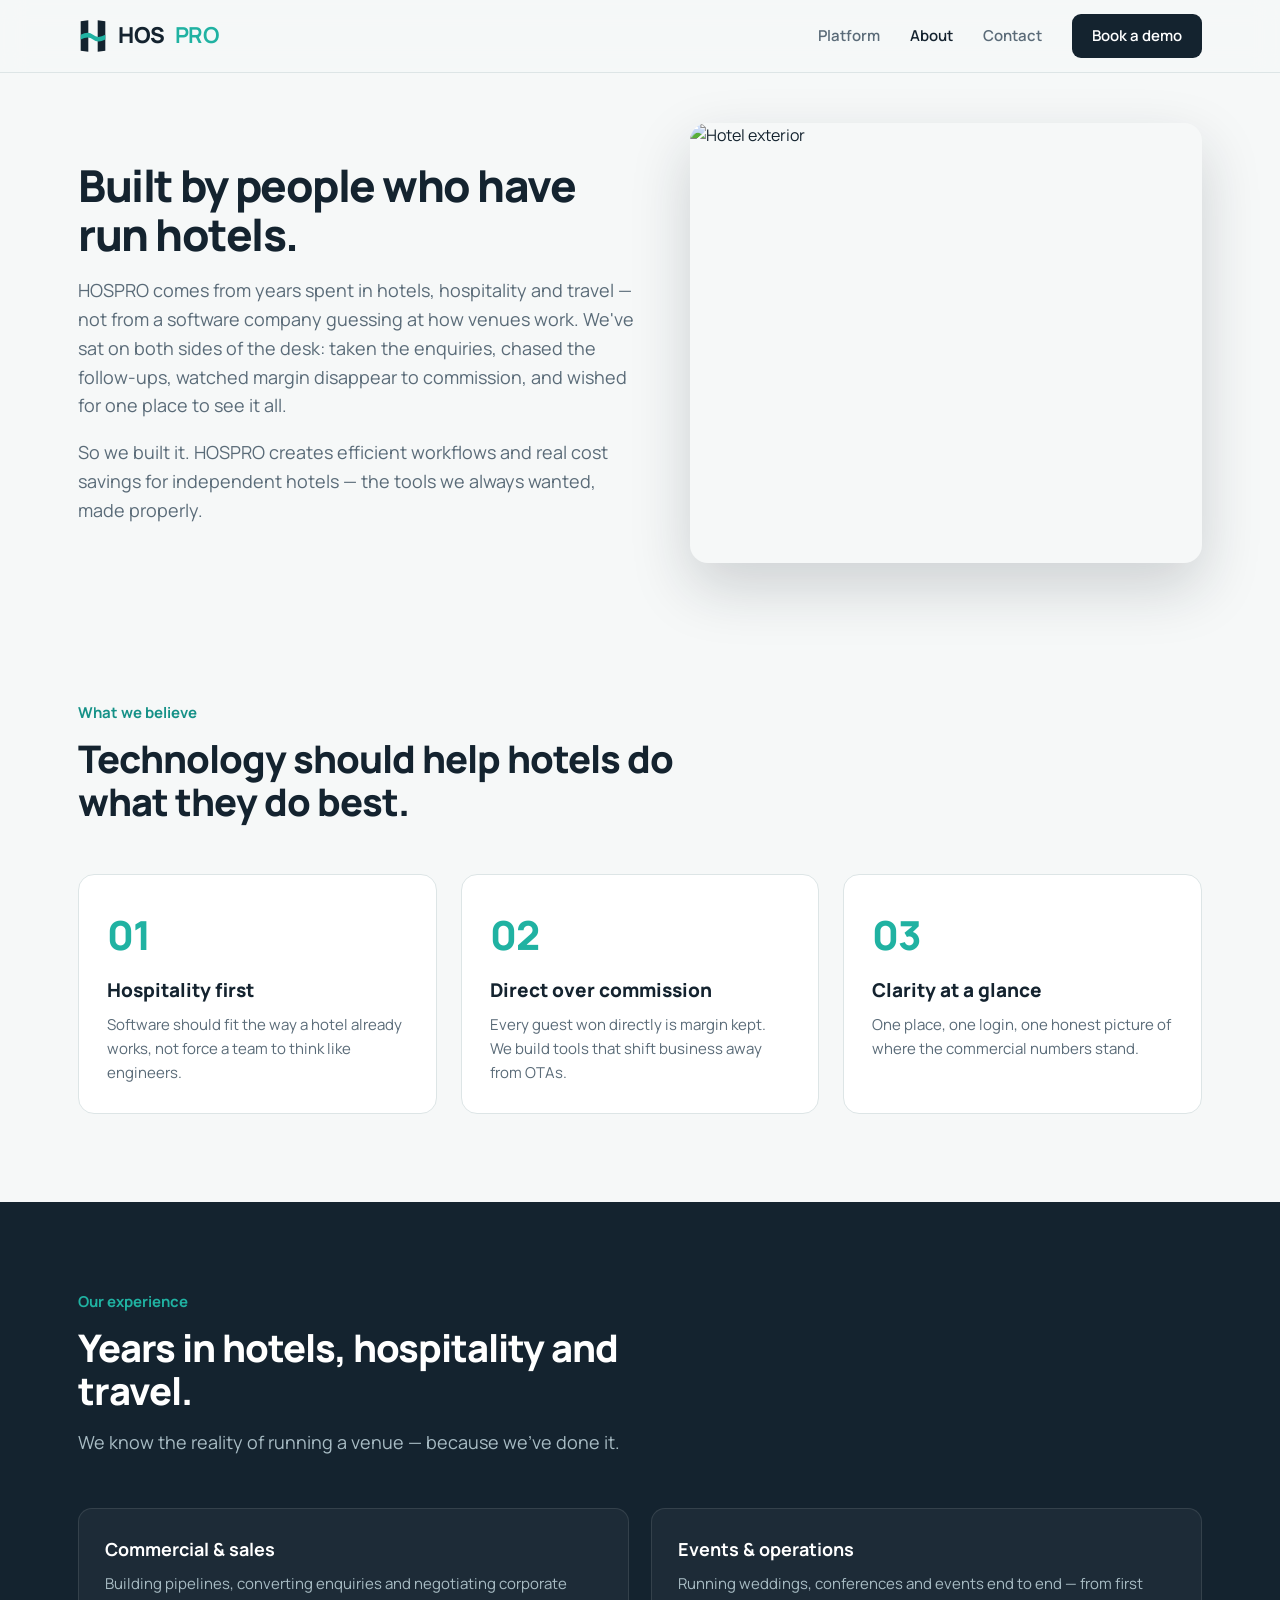
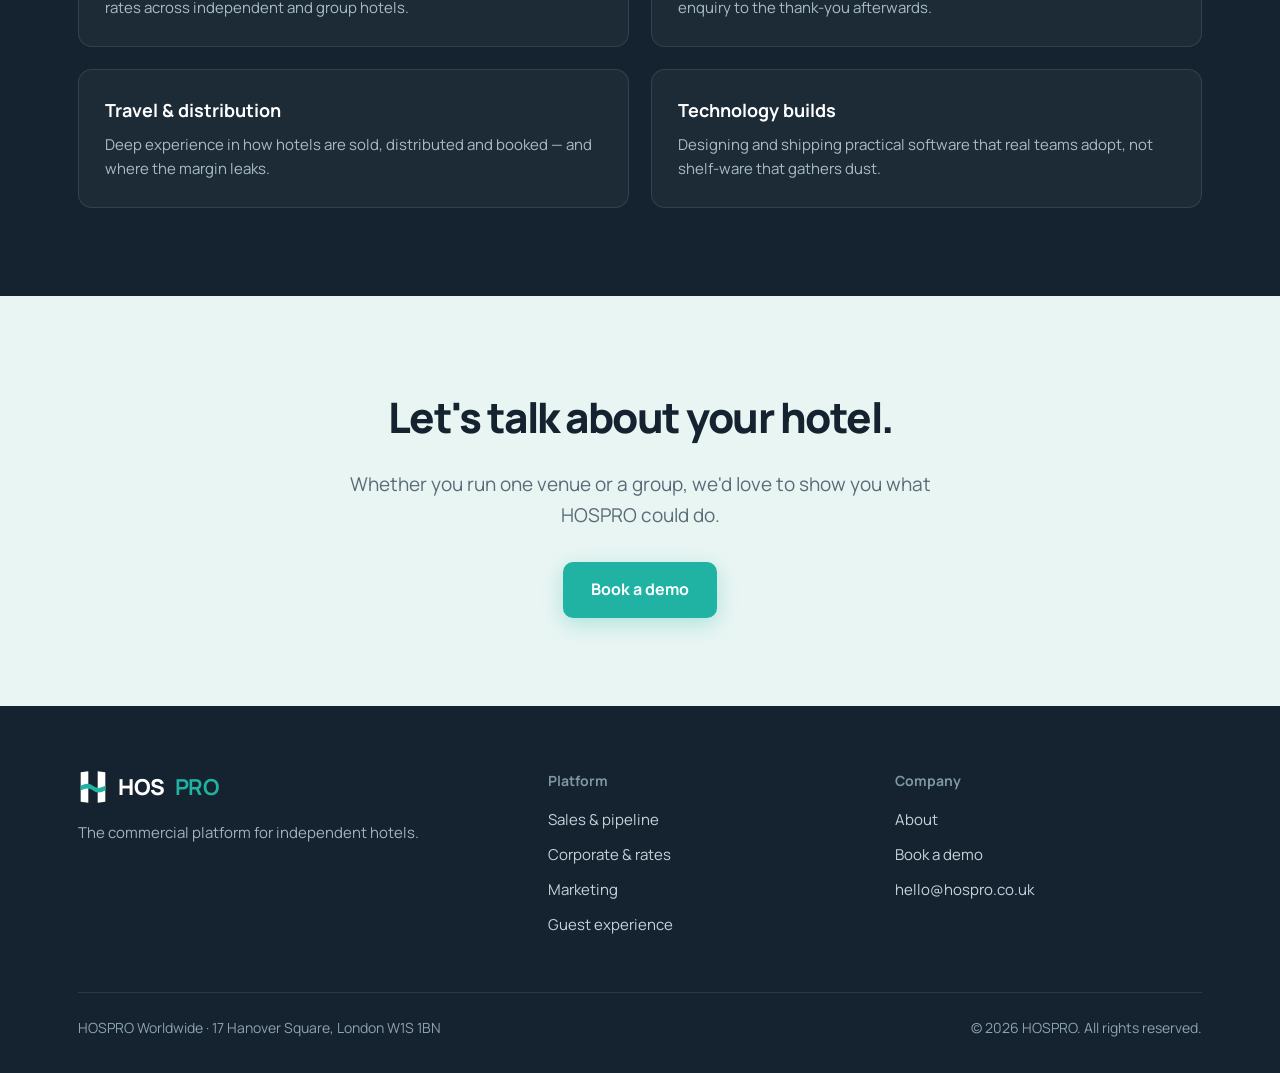
==== about.html @ 7c436337 "Add files via upload" ====
<!DOCTYPE html>
<html lang="en-GB">
<head>
<meta charset="UTF-8"><meta name="viewport" content="width=device-width, initial-scale=1.0">
<title>About — HOSPRO</title>
<meta name="description" content="HOSPRO is built by people with years of experience in hotels, hospitality and travel — creating efficient workflows and real cost savings for independent hotels.">
<link rel="preconnect" href="https://fonts.googleapis.com"><link rel="preconnect" href="https://fonts.gstatic.com" crossorigin>
<link href="https://fonts.googleapis.com/css2?family=Manrope:wght@400;500;600;700;800&display=swap" rel="stylesheet">
<link rel="stylesheet" href="shared.css">
<style>
.about-hero{display:grid;grid-template-columns:1.1fr 1fr;gap:48px;align-items:center;padding:50px 0}
.about-hero img{border-radius:18px;box-shadow:0 24px 60px rgba(20,35,47,.18);width:100%;height:440px;object-fit:cover}
.about-hero h1{font-size:44px;font-weight:800;letter-spacing:-1.5px;line-height:1.1;color:var(--navy)}
.about-hero p{font-size:18px;color:var(--slate);margin-top:18px}
.vals{display:grid;grid-template-columns:repeat(3,1fr);gap:24px}
.val{background:#fff;border:1px solid var(--line);border-radius:16px;padding:28px}
.val .n{font-family:'Manrope';font-size:40px;font-weight:800;color:var(--teal);letter-spacing:-1px}
.val h4{font-size:19px;font-weight:800;color:var(--navy);margin:8px 0}
.val p{color:var(--slate);font-size:15px}
.band{background:var(--navy);color:#fff}
.band .sec-head h2{color:#fff}.band .sec-head p{color:#a8bcc4}.band .eyebrow{color:var(--teal)}
.exp{display:grid;grid-template-columns:repeat(2,1fr);gap:22px}
.exp .e{background:rgba(255,255,255,.04);border:1px solid rgba(255,255,255,.1);border-radius:14px;padding:26px}
.exp .e h4{font-size:18px;margin-bottom:8px}.exp .e p{color:#a8bcc4;font-size:15px}
@media(max-width:920px){.about-hero{grid-template-columns:1fr;gap:30px}.vals,.exp{grid-template-columns:1fr}}
</style>
</head>
<body>
<header><div class="wrap"><nav>
  <a href="index.html" class="logo"><svg class="mark" viewBox="0 0 100 116" fill="none"><path d="M8 8 L34 4 L34 112 L8 108 Z" fill="#14232f"/><path d="M66 4 L92 8 L92 108 L66 112 Z" fill="#14232f"/><path d="M8 54 Q34 40 50 54 Q66 68 92 54 L92 70 Q66 84 50 70 Q34 56 8 70 Z" fill="#20b2a2"/></svg>HOS<b>PRO</b></a>
  <div class="nav-links"><a href="platform.html">Platform</a><a href="about.html" class="on">About</a><a href="contact.html">Contact</a><a href="contact.html" class="nav-cta">Book a demo</a></div>
</nav></div></header>

<div class="wrap"><div class="about-hero">
  <div><h1>Built by people who have run hotels.</h1><p>HOSPRO comes from years spent in hotels, hospitality and travel — not from a software company guessing at how venues work. We've sat on both sides of the desk: taken the enquiries, chased the follow-ups, watched margin disappear to commission, and wished for one place to see it all.</p><p>So we built it. HOSPRO creates efficient workflows and real cost savings for independent hotels — the tools we always wanted, made properly.</p></div>
  <img src="https://images.unsplash.com/photo-1566073771259-6a8506099945?w=1000&q=80" alt="Hotel exterior" loading="lazy">
</div></div>

<section><div class="wrap">
  <div class="sec-head"><div class="eyebrow">What we believe</div><h2>Technology should help hotels do what they do best.</h2></div>
  <div class="vals">
    <div class="val"><div class="n">01</div><h4>Hospitality first</h4><p>Software should fit the way a hotel already works, not force a team to think like engineers.</p></div>
    <div class="val"><div class="n">02</div><h4>Direct over commission</h4><p>Every guest won directly is margin kept. We build tools that shift business away from OTAs.</p></div>
    <div class="val"><div class="n">03</div><h4>Clarity at a glance</h4><p>One place, one login, one honest picture of where the commercial numbers stand.</p></div>
  </div>
</div></section>

<section class="band"><div class="wrap">
  <div class="sec-head"><div class="eyebrow">Our experience</div><h2>Years in hotels, hospitality and travel.</h2><p>We know the reality of running a venue — because we've done it.</p></div>
  <div class="exp">
    <div class="e"><h4>Commercial &amp; sales</h4><p>Building pipelines, converting enquiries and negotiating corporate rates across independent and group hotels.</p></div>
    <div class="e"><h4>Events &amp; operations</h4><p>Running weddings, conferences and events end to end — from first enquiry to the thank-you afterwards.</p></div>
    <div class="e"><h4>Travel &amp; distribution</h4><p>Deep experience in how hotels are sold, distributed and booked — and where the margin leaks.</p></div>
    <div class="e"><h4>Technology builds</h4><p>Designing and shipping practical software that real teams adopt, not shelf-ware that gathers dust.</p></div>
  </div>
</div></section>

<section class="final"><div class="wrap"><h2>Let's talk about your hotel.</h2><p>Whether you run one venue or a group, we'd love to show you what HOSPRO could do.</p><a href="contact.html" class="btn-primary">Book a demo</a></div></section>

<footer><div class="wrap">
  <div class="foot-grid">
    <div class="foot-brand"><a href="index.html" class="logo"><svg class="mark" viewBox="0 0 100 116" fill="none"><path d="M8 8 L34 4 L34 112 L8 108 Z" fill="#fff"/><path d="M66 4 L92 8 L92 108 L66 112 Z" fill="#fff"/><path d="M8 54 Q34 40 50 54 Q66 68 92 54 L92 70 Q66 84 50 70 Q34 56 8 70 Z" fill="#20b2a2"/></svg>HOS<b>PRO</b></a><p>The commercial platform for independent hotels.</p></div>
    <div class="foot-col"><h5>Platform</h5><a href="platform.html">Sales &amp; pipeline</a><a href="platform.html">Corporate &amp; rates</a><a href="platform.html">Marketing</a><a href="platform.html">Guest experience</a></div>
    <div class="foot-col"><h5>Company</h5><a href="about.html">About</a><a href="contact.html">Book a demo</a><a href="mailto:hello@hospro.co.uk">hello@hospro.co.uk</a></div>
  </div>
  <div class="foot-bottom"><div>HOSPRO Worldwide · 17 Hanover Square, London W1S 1BN</div><div>© 2026 HOSPRO. All rights reserved.</div></div>
</div></footer>
</body></html>
---- shared.css ----
:root{
  --navy:#14232f; --navy-2:#1d3240; --teal:#20b2a2; --teal-dk:#159187;
  --paper:#f6f8f8; --wash:#e8f5f3; --ink:#14232f; --slate:#5a6b78; --line:#dde5e6;
}
*{box-sizing:border-box;margin:0;padding:0}
html{scroll-behavior:smooth}
body{font-family:'Manrope',system-ui,sans-serif;color:var(--ink);background:var(--paper);line-height:1.6;-webkit-font-smoothing:antialiased}
.wrap{max-width:1180px;margin:0 auto;padding:0 28px}
a{color:inherit;text-decoration:none}
img{max-width:100%;display:block}
header{position:sticky;top:0;z-index:50;background:rgba(246,248,248,.9);backdrop-filter:blur(12px);border-bottom:1px solid var(--line)}
nav{display:flex;align-items:center;justify-content:space-between;height:72px}
.logo{display:flex;align-items:center;gap:10px;font-weight:800;font-size:22px;letter-spacing:-.5px;color:var(--navy)}
.logo .mark{width:30px;height:34px}
.logo b{color:var(--teal)}
.nav-links{display:flex;gap:30px;align-items:center}
.nav-links a{font-weight:600;font-size:15px;color:var(--slate);transition:color .15s}
.nav-links a:hover,.nav-links a.on{color:var(--navy)}
.nav-cta{background:var(--navy);color:#fff!important;padding:10px 20px;border-radius:9px;font-weight:700;font-size:14.5px;transition:.15s}
.nav-cta:hover{background:var(--teal)}
.btn-primary{display:inline-block;background:var(--teal);color:#fff;padding:15px 28px;border-radius:10px;font-weight:700;font-size:16px;transition:.16s;box-shadow:0 6px 20px rgba(32,178,162,.28)}
.btn-primary:hover{background:var(--teal-dk);transform:translateY(-1px)}
.btn-ghost{display:inline-block;padding:15px 24px;font-weight:700;font-size:16px;color:var(--navy)}
.btn-ghost:hover{color:var(--teal)}
section{padding:88px 0}
.sec-head{max-width:640px;margin-bottom:52px}
.sec-head .eyebrow{color:var(--teal-dk);font-weight:700;font-size:15px;margin-bottom:12px}
.sec-head h2{font-size:38px;font-weight:800;letter-spacing:-1px;line-height:1.12;color:var(--navy)}
.sec-head p{font-size:18px;color:var(--slate);margin-top:16px}
.page-hero{padding:60px 0 40px}
.page-hero h1{font-size:46px;font-weight:800;letter-spacing:-1.5px;line-height:1.08;color:var(--navy);max-width:16em}
.page-hero p{font-size:19px;color:var(--slate);margin-top:18px;max-width:34em}
footer{background:var(--navy);color:#fff;padding:64px 0 34px}
.foot-grid{display:grid;grid-template-columns:1.4fr 1fr 1fr;gap:40px;margin-bottom:44px}
.foot-brand .logo{color:#fff}
.foot-brand p{color:#9fb3bb;font-size:15px;margin-top:16px;max-width:26em}
.foot-col h5{font-size:14px;font-weight:700;color:#7f97a0;margin-bottom:16px}
.foot-col a{display:block;color:#c3d4da;font-size:15px;margin-bottom:11px;transition:.15s}
.foot-col a:hover{color:var(--teal)}
.foot-bottom{border-top:1px solid rgba(255,255,255,.1);padding-top:24px;display:flex;justify-content:space-between;flex-wrap:wrap;gap:12px;color:#8ea3ab;font-size:14px}
.final{text-align:center;background:var(--wash)}
.final h2{font-size:42px;font-weight:800;letter-spacing:-1.5px;color:var(--navy)}
.final p{font-size:19px;color:var(--slate);margin:18px auto 32px;max-width:34em}
@media(max-width:920px){.foot-grid{grid-template-columns:1fr}.nav-links{display:none}.page-hero h1{font-size:34px}.sec-head h2{font-size:30px}}
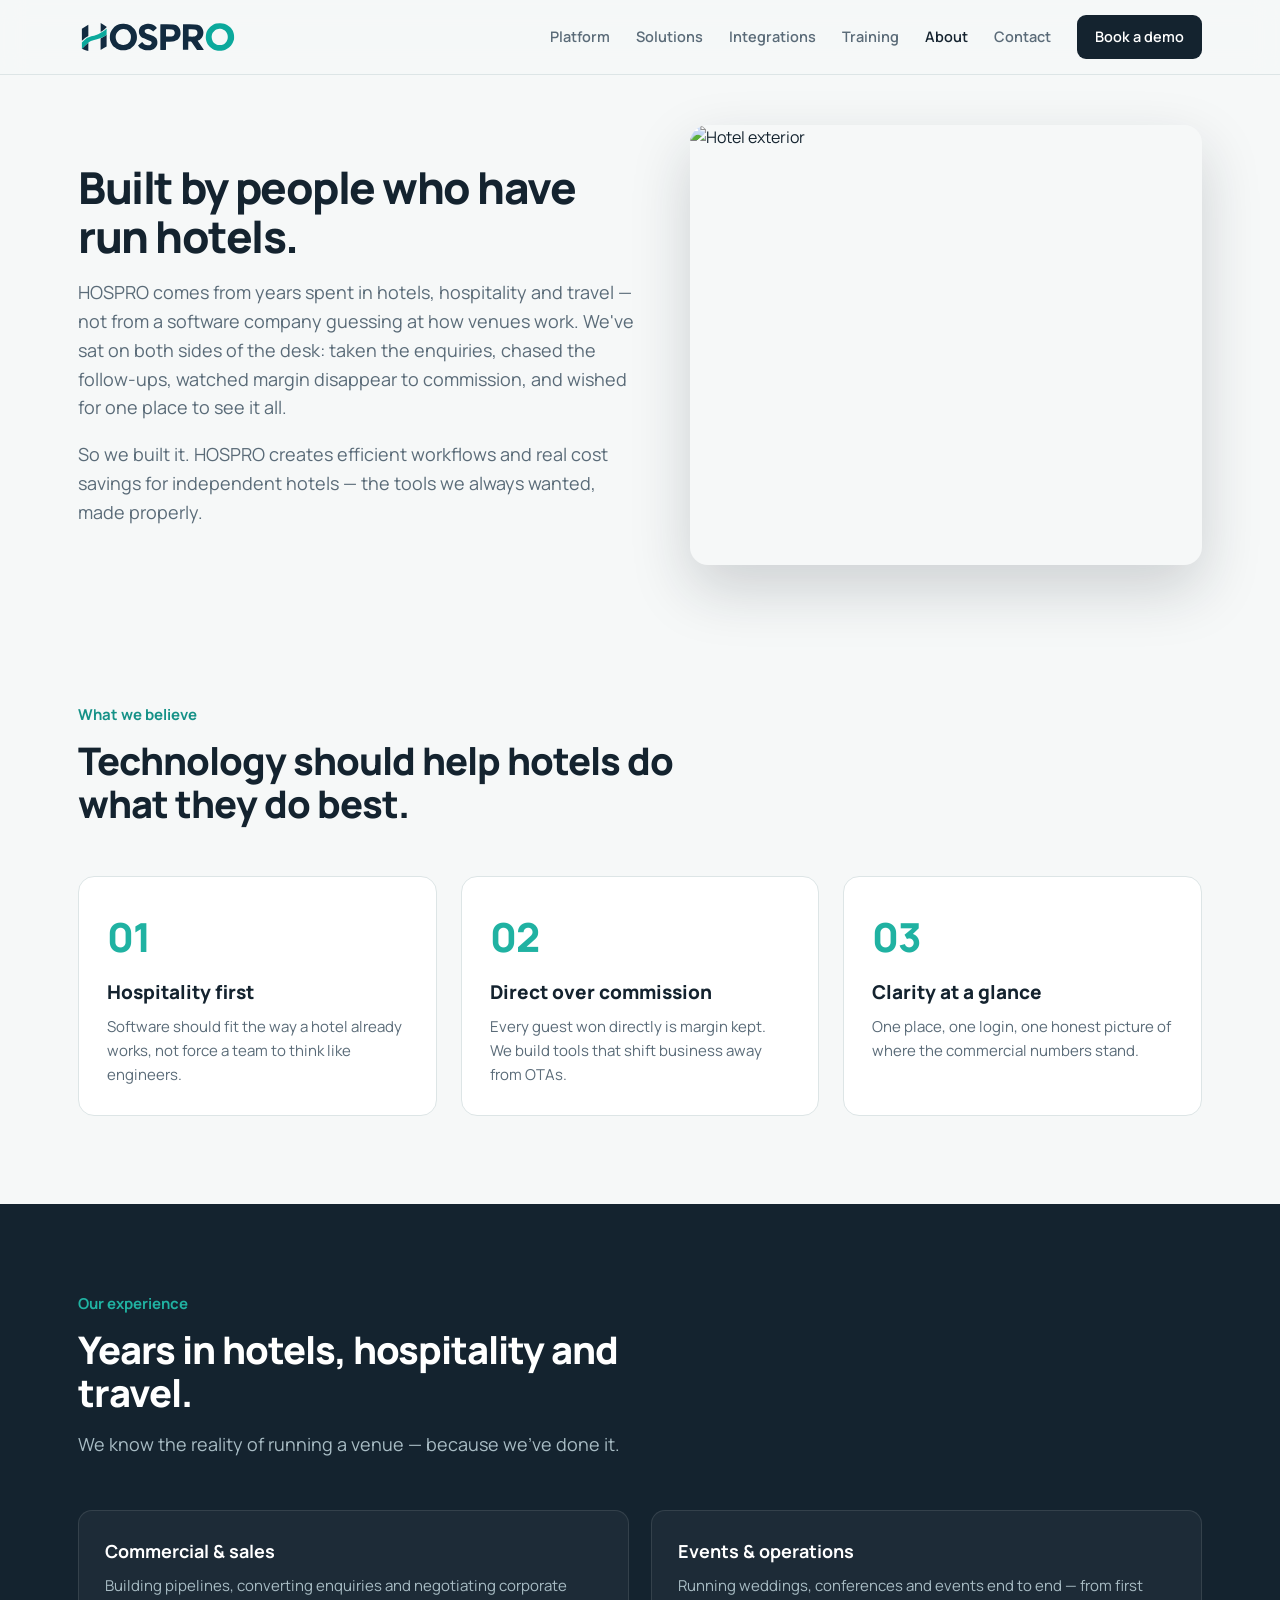
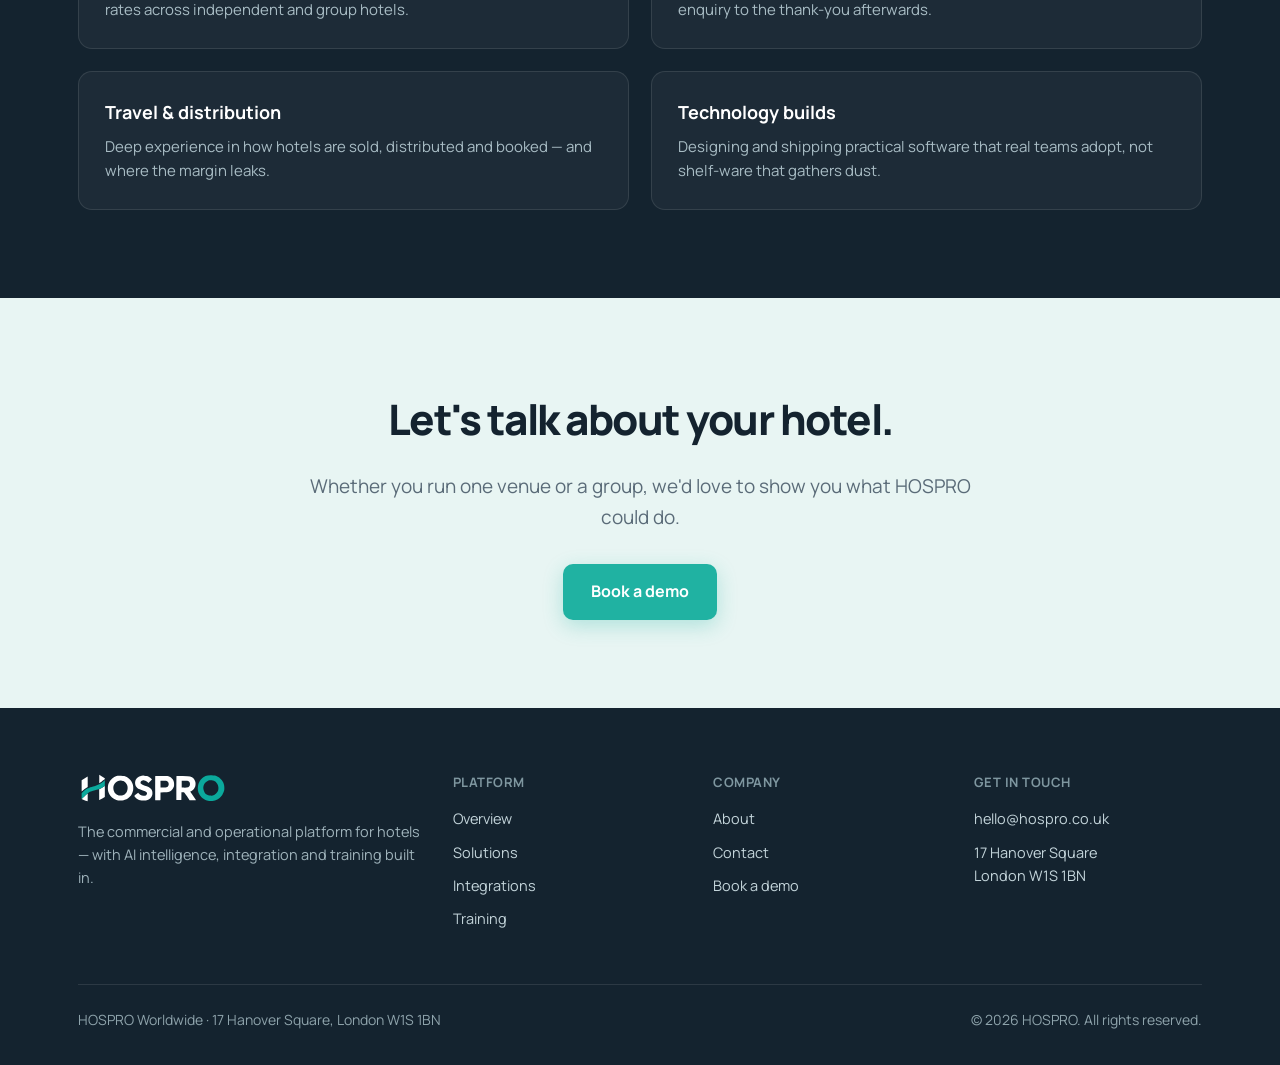
==== commit bf446f47: "Add files via upload" ====
--- a/about.html
+++ b/about.html
@@ -27,8 +27,9 @@
 </head>
 <body>
 <header><div class="wrap"><nav>
-  <a href="index.html" class="logo"><svg class="mark" viewBox="0 0 100 116" fill="none"><path d="M8 8 L34 4 L34 112 L8 108 Z" fill="#14232f"/><path d="M66 4 L92 8 L92 108 L66 112 Z" fill="#14232f"/><path d="M8 54 Q34 40 50 54 Q66 68 92 54 L92 70 Q66 84 50 70 Q34 56 8 70 Z" fill="#20b2a2"/></svg>HOS<b>PRO</b></a>
-  <div class="nav-links"><a href="platform.html">Platform</a><a href="about.html" class="on">About</a><a href="contact.html">Contact</a><a href="contact.html" class="nav-cta">Book a demo</a></div>
+  <a href="index.html" class="logo"><img src="logo-full.svg" alt="HOSPRO"></a>
+  <button class="menu-toggle" onclick="document.getElementById('navlinks').classList.toggle('open')">☰</button>
+  <div class="nav-links" id="navlinks"><a href="platform.html">Platform</a><a href="solutions.html">Solutions</a><a href="integrations.html">Integrations</a><a href="training.html">Training</a><a href="about.html" class="on">About</a><a href="contact.html">Contact</a><a href="contact.html" class="nav-cta">Book a demo</a></div>
 </nav></div></header>
 
 <div class="wrap"><div class="about-hero">
@@ -59,9 +60,10 @@
 
 <footer><div class="wrap">
   <div class="foot-grid">
-    <div class="foot-brand"><a href="index.html" class="logo"><svg class="mark" viewBox="0 0 100 116" fill="none"><path d="M8 8 L34 4 L34 112 L8 108 Z" fill="#fff"/><path d="M66 4 L92 8 L92 108 L66 112 Z" fill="#fff"/><path d="M8 54 Q34 40 50 54 Q66 68 92 54 L92 70 Q66 84 50 70 Q34 56 8 70 Z" fill="#20b2a2"/></svg>HOS<b>PRO</b></a><p>The commercial platform for independent hotels.</p></div>
-    <div class="foot-col"><h5>Platform</h5><a href="platform.html">Sales &amp; pipeline</a><a href="platform.html">Corporate &amp; rates</a><a href="platform.html">Marketing</a><a href="platform.html">Guest experience</a></div>
-    <div class="foot-col"><h5>Company</h5><a href="about.html">About</a><a href="contact.html">Book a demo</a><a href="mailto:hello@hospro.co.uk">hello@hospro.co.uk</a></div>
+    <div class="foot-brand"><img src="logo-white.svg" alt="HOSPRO"><p>The commercial and operational platform for hotels — with AI intelligence, integration and training built in.</p></div>
+    <div class="foot-col"><h5>Platform</h5><a href="platform.html">Overview</a><a href="solutions.html">Solutions</a><a href="integrations.html">Integrations</a><a href="training.html">Training</a></div>
+    <div class="foot-col"><h5>Company</h5><a href="about.html">About</a><a href="contact.html">Contact</a><a href="contact.html">Book a demo</a></div>
+    <div class="foot-col"><h5>Get in touch</h5><a href="mailto:hello@hospro.co.uk">hello@hospro.co.uk</a><a href="#">17 Hanover Square<br>London W1S 1BN</a></div>
   </div>
   <div class="foot-bottom"><div>HOSPRO Worldwide · 17 Hanover Square, London W1S 1BN</div><div>© 2026 HOSPRO. All rights reserved.</div></div>
 </div></footer>
--- a/shared.css
+++ b/shared.css
@@ -8,37 +8,119 @@
 .wrap{max-width:1180px;margin:0 auto;padding:0 28px}
 a{color:inherit;text-decoration:none}
 img{max-width:100%;display:block}
+
+/* nav */
 header{position:sticky;top:0;z-index:50;background:rgba(246,248,248,.9);backdrop-filter:blur(12px);border-bottom:1px solid var(--line)}
-nav{display:flex;align-items:center;justify-content:space-between;height:72px}
-.logo{display:flex;align-items:center;gap:10px;font-weight:800;font-size:22px;letter-spacing:-.5px;color:var(--navy)}
-.logo .mark{width:30px;height:34px}
-.logo b{color:var(--teal)}
-.nav-links{display:flex;gap:30px;align-items:center}
-.nav-links a{font-weight:600;font-size:15px;color:var(--slate);transition:color .15s}
+nav{display:flex;align-items:center;justify-content:space-between;height:74px;gap:20px}
+.logo img{height:34px;display:block}
+.nav-links{display:flex;gap:26px;align-items:center}
+.nav-links a{font-weight:600;font-size:14.5px;color:var(--slate);transition:color .15s;white-space:nowrap}
 .nav-links a:hover,.nav-links a.on{color:var(--navy)}
-.nav-cta{background:var(--navy);color:#fff!important;padding:10px 20px;border-radius:9px;font-weight:700;font-size:14.5px;transition:.15s}
+.nav-cta{background:var(--navy);color:#fff!important;padding:10px 18px;border-radius:9px;font-weight:700;font-size:14px;transition:.15s}
 .nav-cta:hover{background:var(--teal)}
+.menu-toggle{display:none;background:none;border:none;font-size:26px;color:var(--navy);cursor:pointer}
+
+/* buttons */
 .btn-primary{display:inline-block;background:var(--teal);color:#fff;padding:15px 28px;border-radius:10px;font-weight:700;font-size:16px;transition:.16s;box-shadow:0 6px 20px rgba(32,178,162,.28)}
 .btn-primary:hover{background:var(--teal-dk);transform:translateY(-1px)}
 .btn-ghost{display:inline-block;padding:15px 24px;font-weight:700;font-size:16px;color:var(--navy)}
 .btn-ghost:hover{color:var(--teal)}
+
+/* sections */
 section{padding:88px 0}
-.sec-head{max-width:640px;margin-bottom:52px}
+.sec-head{max-width:660px;margin-bottom:52px}
+.sec-head.center{margin-left:auto;margin-right:auto;text-align:center}
 .sec-head .eyebrow{color:var(--teal-dk);font-weight:700;font-size:15px;margin-bottom:12px}
 .sec-head h2{font-size:38px;font-weight:800;letter-spacing:-1px;line-height:1.12;color:var(--navy)}
 .sec-head p{font-size:18px;color:var(--slate);margin-top:16px}
-.page-hero{padding:60px 0 40px}
-.page-hero h1{font-size:46px;font-weight:800;letter-spacing:-1.5px;line-height:1.08;color:var(--navy);max-width:16em}
-.page-hero p{font-size:19px;color:var(--slate);margin-top:18px;max-width:34em}
+.page-hero{padding:64px 0 40px}
+.page-hero .eyebrow{color:var(--teal-dk);font-weight:700;font-size:15px;margin-bottom:14px}
+.page-hero h1{font-size:48px;font-weight:800;letter-spacing:-1.5px;line-height:1.06;color:var(--navy);max-width:15em}
+.page-hero p{font-size:19px;color:var(--slate);margin-top:18px;max-width:36em}
+
+/* bands */
+.band{background:var(--navy);color:#fff}
+.band .sec-head h2{color:#fff}.band .sec-head p{color:#a8bcc4}.band .eyebrow{color:var(--teal)}
+.wash{background:var(--wash)}
+
+/* cards grid */
+.grid-2{display:grid;grid-template-columns:1fr 1fr;gap:24px}
+.grid-3{display:grid;grid-template-columns:repeat(3,1fr);gap:24px}
+.grid-4{display:grid;grid-template-columns:repeat(4,1fr);gap:18px}
+.card{background:#fff;border:1px solid var(--line);border-radius:16px;padding:28px;transition:.18s}
+.card:hover{border-color:var(--teal);box-shadow:0 14px 40px rgba(20,35,47,.08)}
+.card .ic{width:46px;height:46px;border-radius:12px;background:var(--wash);display:grid;place-items:center;font-size:23px;margin-bottom:14px}
+.card h3{font-size:20px;font-weight:800;color:var(--navy);margin-bottom:8px}
+.card p{color:var(--slate);font-size:15px}
+.card ul{list-style:none;margin-top:12px;display:flex;flex-direction:column;gap:7px}
+.card li{display:flex;gap:9px;font-size:14px;color:var(--ink)}
+.card li::before{content:"✓";color:var(--teal);font-weight:800;flex-shrink:0}
+
+/* stat tiles */
+.stats{display:grid;grid-template-columns:repeat(4,1fr);gap:20px}
+.stat{text-align:center;padding:8px}
+.stat .n{font-size:46px;font-weight:800;color:var(--teal);letter-spacing:-1.5px;line-height:1}
+.stat .l{font-size:14.5px;color:var(--slate);margin-top:8px}
+.band .stat .l{color:#a8bcc4}
+
+/* chart bars */
+.chart{background:#fff;border:1px solid var(--line);border-radius:16px;padding:28px}
+.chart h4{font-size:16px;font-weight:800;color:var(--navy);margin-bottom:4px}
+.chart .cap{font-size:13px;color:var(--slate);margin-bottom:20px}
+.bar-row{display:flex;align-items:center;gap:14px;margin-bottom:14px}
+.bar-row .lbl{width:120px;font-size:13.5px;font-weight:600;color:var(--ink);flex-shrink:0}
+.bar-track{flex:1;height:26px;background:#eef2f3;border-radius:6px;overflow:hidden;position:relative}
+.bar-fill{height:100%;border-radius:6px;display:flex;align-items:center;justify-content:flex-end;padding-right:10px;color:#fff;font-size:12.5px;font-weight:700}
+.bar-fill.navy{background:var(--navy)}.bar-fill.teal{background:var(--teal)}.bar-fill.grey{background:#c3ccd0;color:var(--navy)}
+
+/* table */
+.tbl-wrap{overflow-x:auto;border:1px solid var(--line);border-radius:14px;background:#fff}
+table.data{width:100%;border-collapse:collapse;font-size:14.5px;min-width:560px}
+table.data th{background:var(--navy);color:#fff;text-align:left;padding:14px 16px;font-weight:700;font-size:13.5px}
+table.data td{padding:13px 16px;border-bottom:1px solid var(--line);color:var(--ink)}
+table.data tr:last-child td{border-bottom:none}
+table.data td:first-child{font-weight:700;color:var(--navy)}
+.chk{color:var(--teal);font-weight:800}
+
+/* logos row (integrations) */
+.pms-grid{display:grid;grid-template-columns:repeat(4,1fr);gap:16px}
+.pms{background:#fff;border:1px solid var(--line);border-radius:12px;padding:22px 18px;text-align:center;font-weight:700;color:var(--navy);font-size:16px;transition:.15s}
+.pms:hover{border-color:var(--teal);box-shadow:0 8px 24px rgba(20,35,47,.08)}
+.pms span{display:block;font-size:12px;color:var(--slate);font-weight:500;margin-top:3px}
+
+/* feature rows */
+.feat{display:grid;grid-template-columns:1fr 1fr;gap:48px;align-items:center;padding:44px 0;border-bottom:1px solid var(--line)}
+.feat:last-child{border-bottom:none}
+.feat:nth-child(even) .feat-media{order:-1}
+.feat-media img{border-radius:16px;box-shadow:0 20px 50px rgba(20,35,47,.14);width:100%;height:360px;object-fit:cover}
+.feat .tag{color:var(--teal-dk);font-weight:700;font-size:14px;margin-bottom:8px}
+.feat h3{font-size:28px;font-weight:800;color:var(--navy);letter-spacing:-.6px}
+.feat p{font-size:16.5px;color:var(--slate);margin-top:12px}
+.feat ul{margin-top:16px;list-style:none;display:flex;flex-direction:column;gap:9px}
+.feat li{display:flex;gap:10px;font-size:15px;color:var(--ink)}
+.feat li::before{content:"✓";color:var(--teal);font-weight:800}
+
+/* final cta */
+.final{text-align:center;background:var(--wash)}
+.final h2{font-size:42px;font-weight:800;letter-spacing:-1.5px;color:var(--navy)}
+.final p{font-size:19px;color:var(--slate);margin:18px auto 32px;max-width:36em}
+
+/* footer */
 footer{background:var(--navy);color:#fff;padding:64px 0 34px}
-.foot-grid{display:grid;grid-template-columns:1.4fr 1fr 1fr;gap:40px;margin-bottom:44px}
-.foot-brand .logo{color:#fff}
-.foot-brand p{color:#9fb3bb;font-size:15px;margin-top:16px;max-width:26em}
-.foot-col h5{font-size:14px;font-weight:700;color:#7f97a0;margin-bottom:16px}
-.foot-col a{display:block;color:#c3d4da;font-size:15px;margin-bottom:11px;transition:.15s}
+.foot-grid{display:grid;grid-template-columns:1.5fr 1fr 1fr 1fr;gap:32px;margin-bottom:44px}
+.foot-brand img{height:32px;margin-bottom:16px}
+.foot-brand p{color:#9fb3bb;font-size:14.5px;max-width:24em}
+.foot-col h5{font-size:13px;font-weight:700;color:#7f97a0;margin-bottom:15px;text-transform:uppercase;letter-spacing:.5px}
+.foot-col a{display:block;color:#c3d4da;font-size:14.5px;margin-bottom:10px;transition:.15s}
 .foot-col a:hover{color:var(--teal)}
 .foot-bottom{border-top:1px solid rgba(255,255,255,.1);padding-top:24px;display:flex;justify-content:space-between;flex-wrap:wrap;gap:12px;color:#8ea3ab;font-size:14px}
-.final{text-align:center;background:var(--wash)}
-.final h2{font-size:42px;font-weight:800;letter-spacing:-1.5px;color:var(--navy)}
-.final p{font-size:19px;color:var(--slate);margin:18px auto 32px;max-width:34em}
-@media(max-width:920px){.foot-grid{grid-template-columns:1fr}.nav-links{display:none}.page-hero h1{font-size:34px}.sec-head h2{font-size:30px}}
+
+@media(max-width:920px){
+  .grid-2,.grid-3,.grid-4,.stats,.pms-grid,.feat,.foot-grid{grid-template-columns:1fr}
+  .stats,.pms-grid{grid-template-columns:repeat(2,1fr)}
+  .feat:nth-child(even) .feat-media{order:0}
+  .nav-links{display:none;position:absolute;top:74px;left:0;right:0;flex-direction:column;background:#fff;padding:20px 28px;gap:16px;border-bottom:1px solid var(--line);box-shadow:0 10px 30px rgba(0,0,0,.08)}
+  .nav-links.open{display:flex}
+  .menu-toggle{display:block}
+  .page-hero h1{font-size:34px}.sec-head h2{font-size:29px}.hero h1{font-size:36px!important}
+}
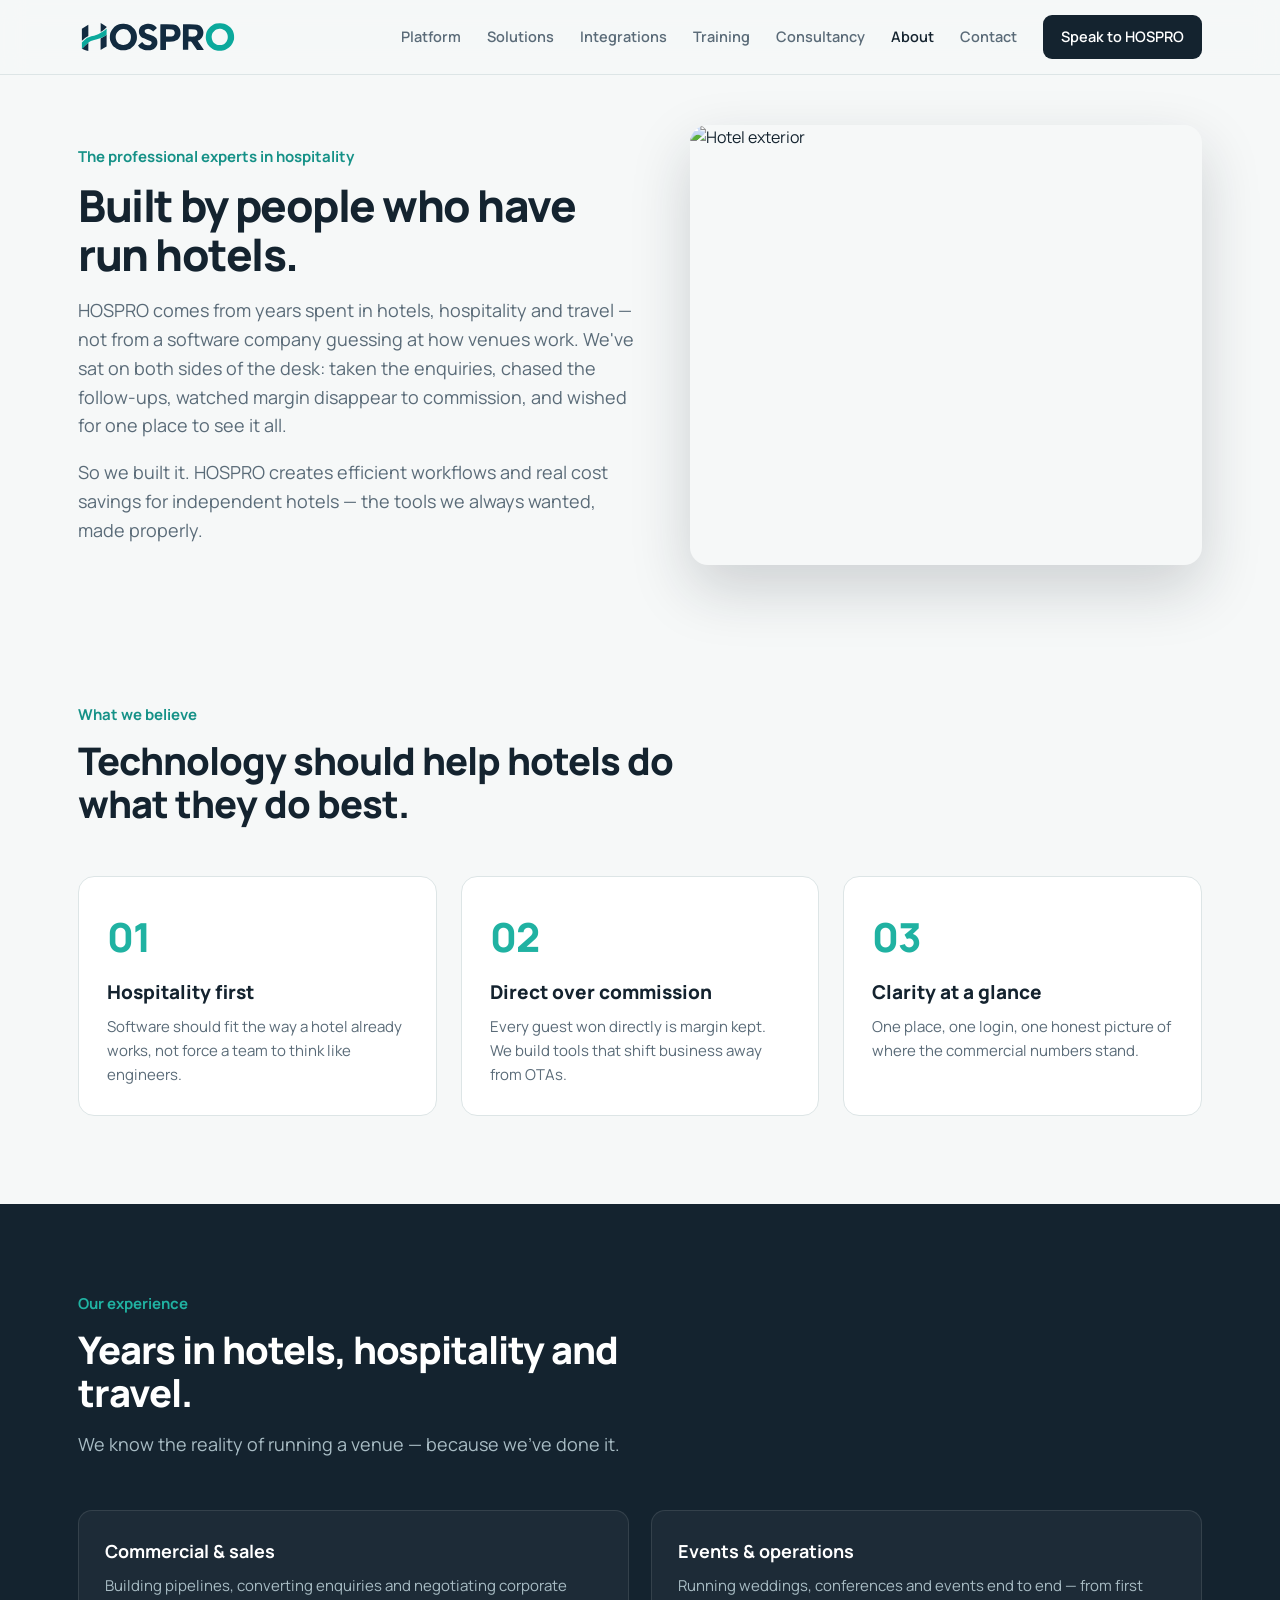
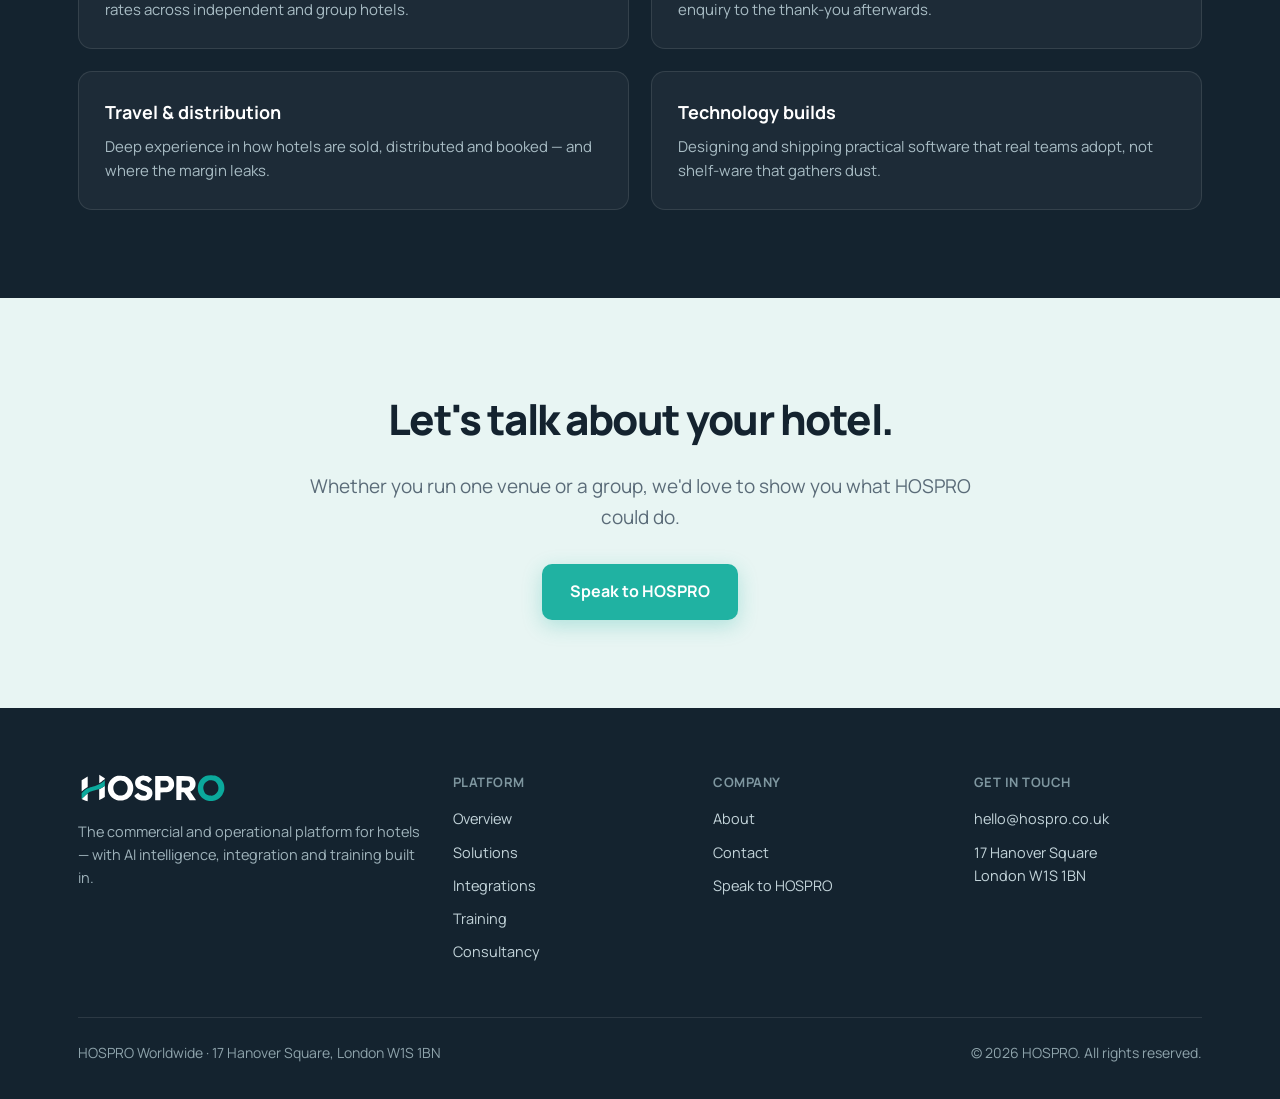
==== commit 8a8aec31: "Add files via upload" ====
--- a/about.html
+++ b/about.html
@@ -29,12 +29,12 @@
 <header><div class="wrap"><nav>
   <a href="index.html" class="logo"><img src="logo-full.svg" alt="HOSPRO"></a>
   <button class="menu-toggle" onclick="document.getElementById('navlinks').classList.toggle('open')">☰</button>
-  <div class="nav-links" id="navlinks"><a href="platform.html">Platform</a><a href="solutions.html">Solutions</a><a href="integrations.html">Integrations</a><a href="training.html">Training</a><a href="about.html" class="on">About</a><a href="contact.html">Contact</a><a href="contact.html" class="nav-cta">Book a demo</a></div>
+  <div class="nav-links" id="navlinks"><a href="platform.html">Platform</a><a href="solutions.html">Solutions</a><a href="integrations.html">Integrations</a><a href="training.html">Training</a><a href="consultancy.html">Consultancy</a><a href="about.html" class="on">About</a><a href="contact.html">Contact</a><a href="contact.html" class="nav-cta">Speak to HOSPRO</a></div>
 </nav></div></header>
 
 <div class="wrap"><div class="about-hero">
-  <div><h1>Built by people who have run hotels.</h1><p>HOSPRO comes from years spent in hotels, hospitality and travel — not from a software company guessing at how venues work. We've sat on both sides of the desk: taken the enquiries, chased the follow-ups, watched margin disappear to commission, and wished for one place to see it all.</p><p>So we built it. HOSPRO creates efficient workflows and real cost savings for independent hotels — the tools we always wanted, made properly.</p></div>
-  <img src="https://images.unsplash.com/photo-1566073771259-6a8506099945?w=1000&q=80" alt="Hotel exterior" loading="lazy">
+  <div><div class="eyebrow" style="color:var(--teal-dk);font-weight:700;font-size:15px;margin-bottom:12px">The professional experts in hospitality</div><h1>Built by people who have run hotels.</h1><p>HOSPRO comes from years spent in hotels, hospitality and travel — not from a software company guessing at how venues work. We've sat on both sides of the desk: taken the enquiries, chased the follow-ups, watched margin disappear to commission, and wished for one place to see it all.</p><p>So we built it. HOSPRO creates efficient workflows and real cost savings for independent hotels — the tools we always wanted, made properly.</p></div>
+  <img src="img/inn-exterior.jpg" alt="Hotel exterior" loading="lazy">
 </div></div>
 
 <section><div class="wrap">
@@ -56,13 +56,13 @@
   </div>
 </div></section>
 
-<section class="final"><div class="wrap"><h2>Let's talk about your hotel.</h2><p>Whether you run one venue or a group, we'd love to show you what HOSPRO could do.</p><a href="contact.html" class="btn-primary">Book a demo</a></div></section>
+<section class="final"><div class="wrap"><h2>Let's talk about your hotel.</h2><p>Whether you run one venue or a group, we'd love to show you what HOSPRO could do.</p><a href="contact.html" class="btn-primary">Speak to HOSPRO</a></div></section>
 
 <footer><div class="wrap">
   <div class="foot-grid">
     <div class="foot-brand"><img src="logo-white.svg" alt="HOSPRO"><p>The commercial and operational platform for hotels — with AI intelligence, integration and training built in.</p></div>
-    <div class="foot-col"><h5>Platform</h5><a href="platform.html">Overview</a><a href="solutions.html">Solutions</a><a href="integrations.html">Integrations</a><a href="training.html">Training</a></div>
-    <div class="foot-col"><h5>Company</h5><a href="about.html">About</a><a href="contact.html">Contact</a><a href="contact.html">Book a demo</a></div>
+    <div class="foot-col"><h5>Platform</h5><a href="platform.html">Overview</a><a href="solutions.html">Solutions</a><a href="integrations.html">Integrations</a><a href="training.html">Training</a><a href="consultancy.html">Consultancy</a></div>
+    <div class="foot-col"><h5>Company</h5><a href="about.html">About</a><a href="contact.html">Contact</a><a href="contact.html">Speak to HOSPRO</a></div>
     <div class="foot-col"><h5>Get in touch</h5><a href="mailto:hello@hospro.co.uk">hello@hospro.co.uk</a><a href="#">17 Hanover Square<br>London W1S 1BN</a></div>
   </div>
   <div class="foot-bottom"><div>HOSPRO Worldwide · 17 Hanover Square, London W1S 1BN</div><div>© 2026 HOSPRO. All rights reserved.</div></div>
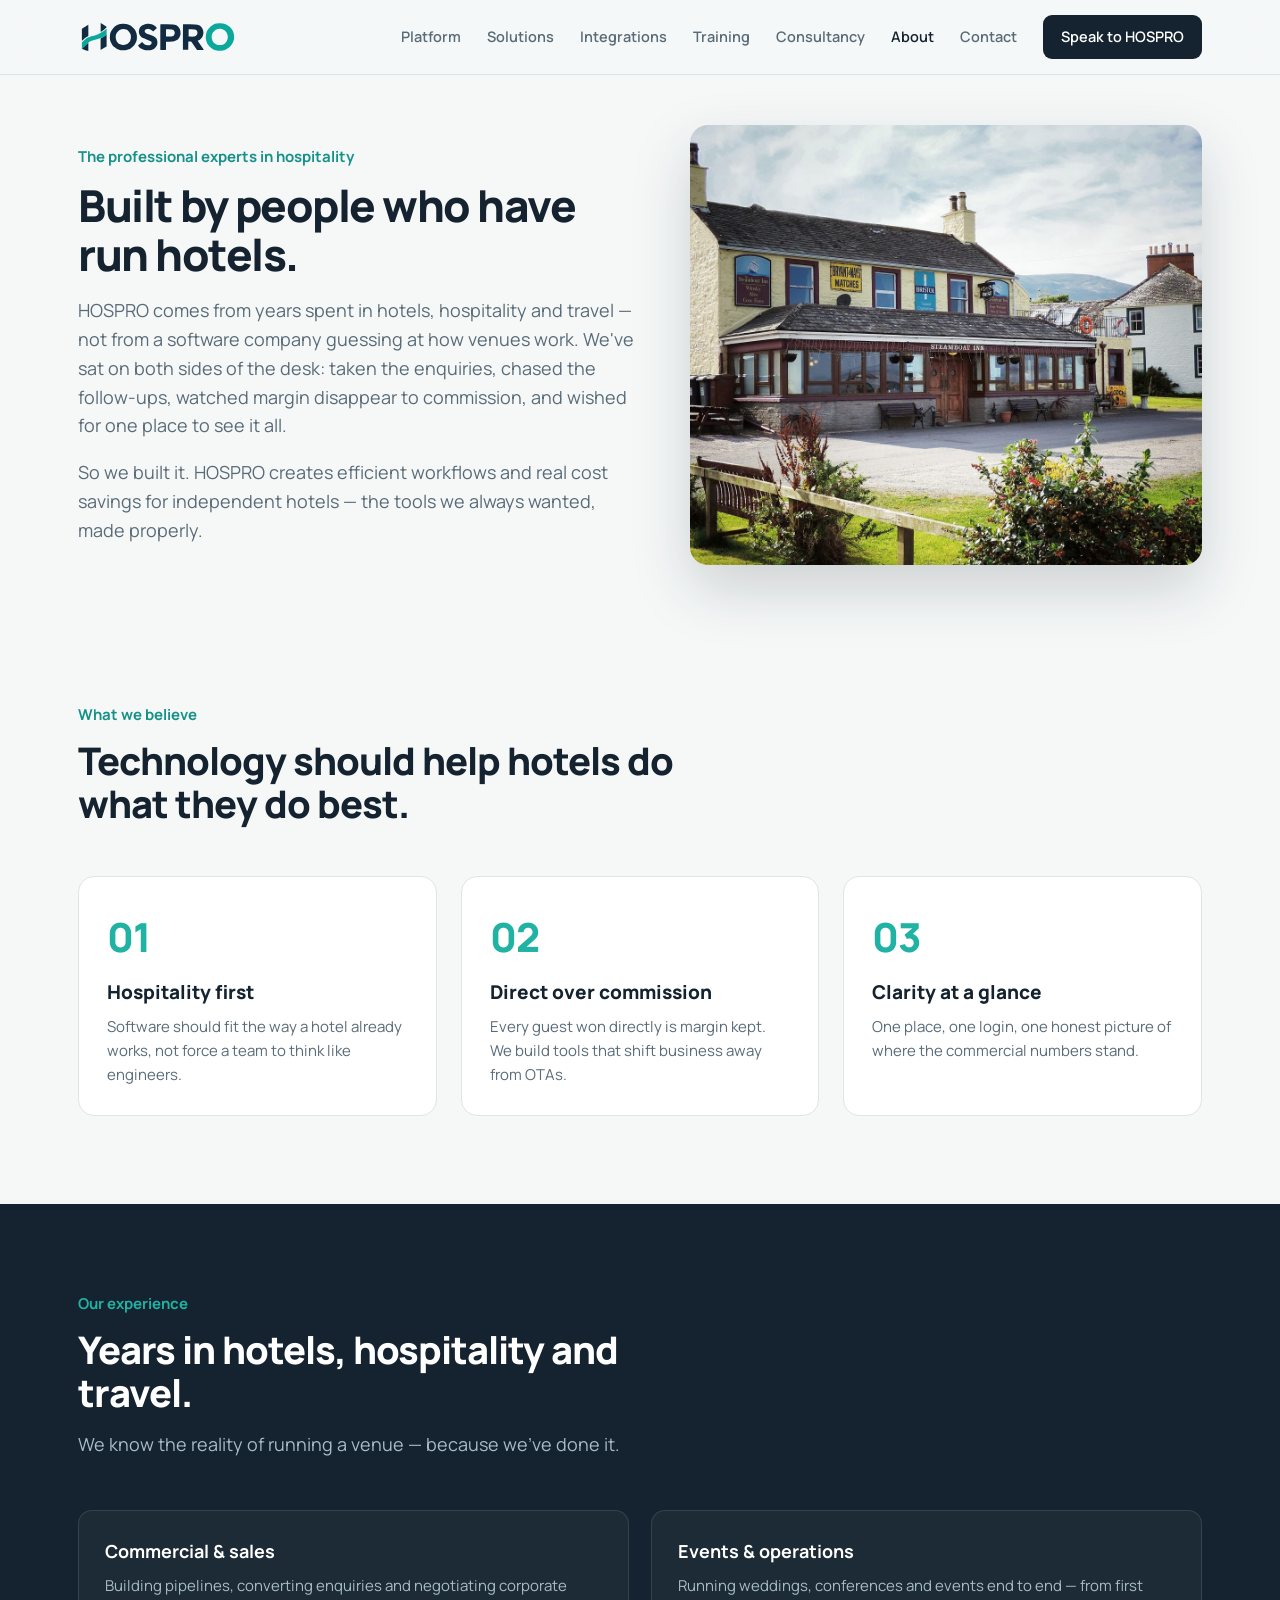
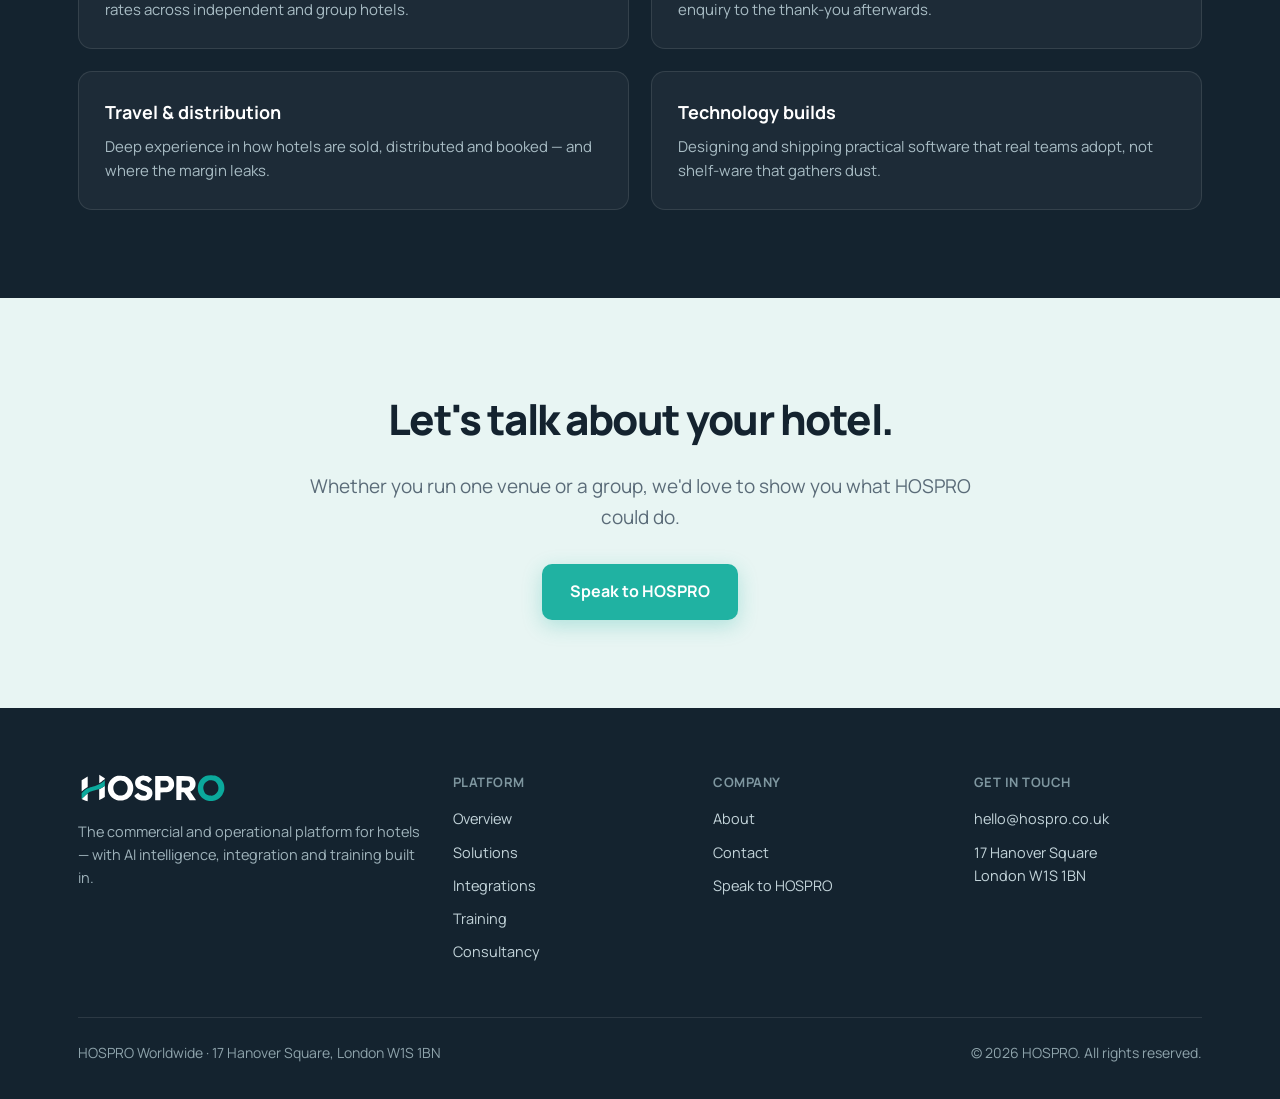
==== commit 94f17b4a: "Add files via upload" ====
--- a/about.html
+++ b/about.html
@@ -34,7 +34,7 @@
 
 <div class="wrap"><div class="about-hero">
   <div><div class="eyebrow" style="color:var(--teal-dk);font-weight:700;font-size:15px;margin-bottom:12px">The professional experts in hospitality</div><h1>Built by people who have run hotels.</h1><p>HOSPRO comes from years spent in hotels, hospitality and travel — not from a software company guessing at how venues work. We've sat on both sides of the desk: taken the enquiries, chased the follow-ups, watched margin disappear to commission, and wished for one place to see it all.</p><p>So we built it. HOSPRO creates efficient workflows and real cost savings for independent hotels — the tools we always wanted, made properly.</p></div>
-  <img src="img/inn-exterior.jpg" alt="Hotel exterior" loading="lazy">
+  <img src="hotel-exterior.jpg" alt="Hotel exterior" loading="lazy">
 </div></div>
 
 <section><div class="wrap">
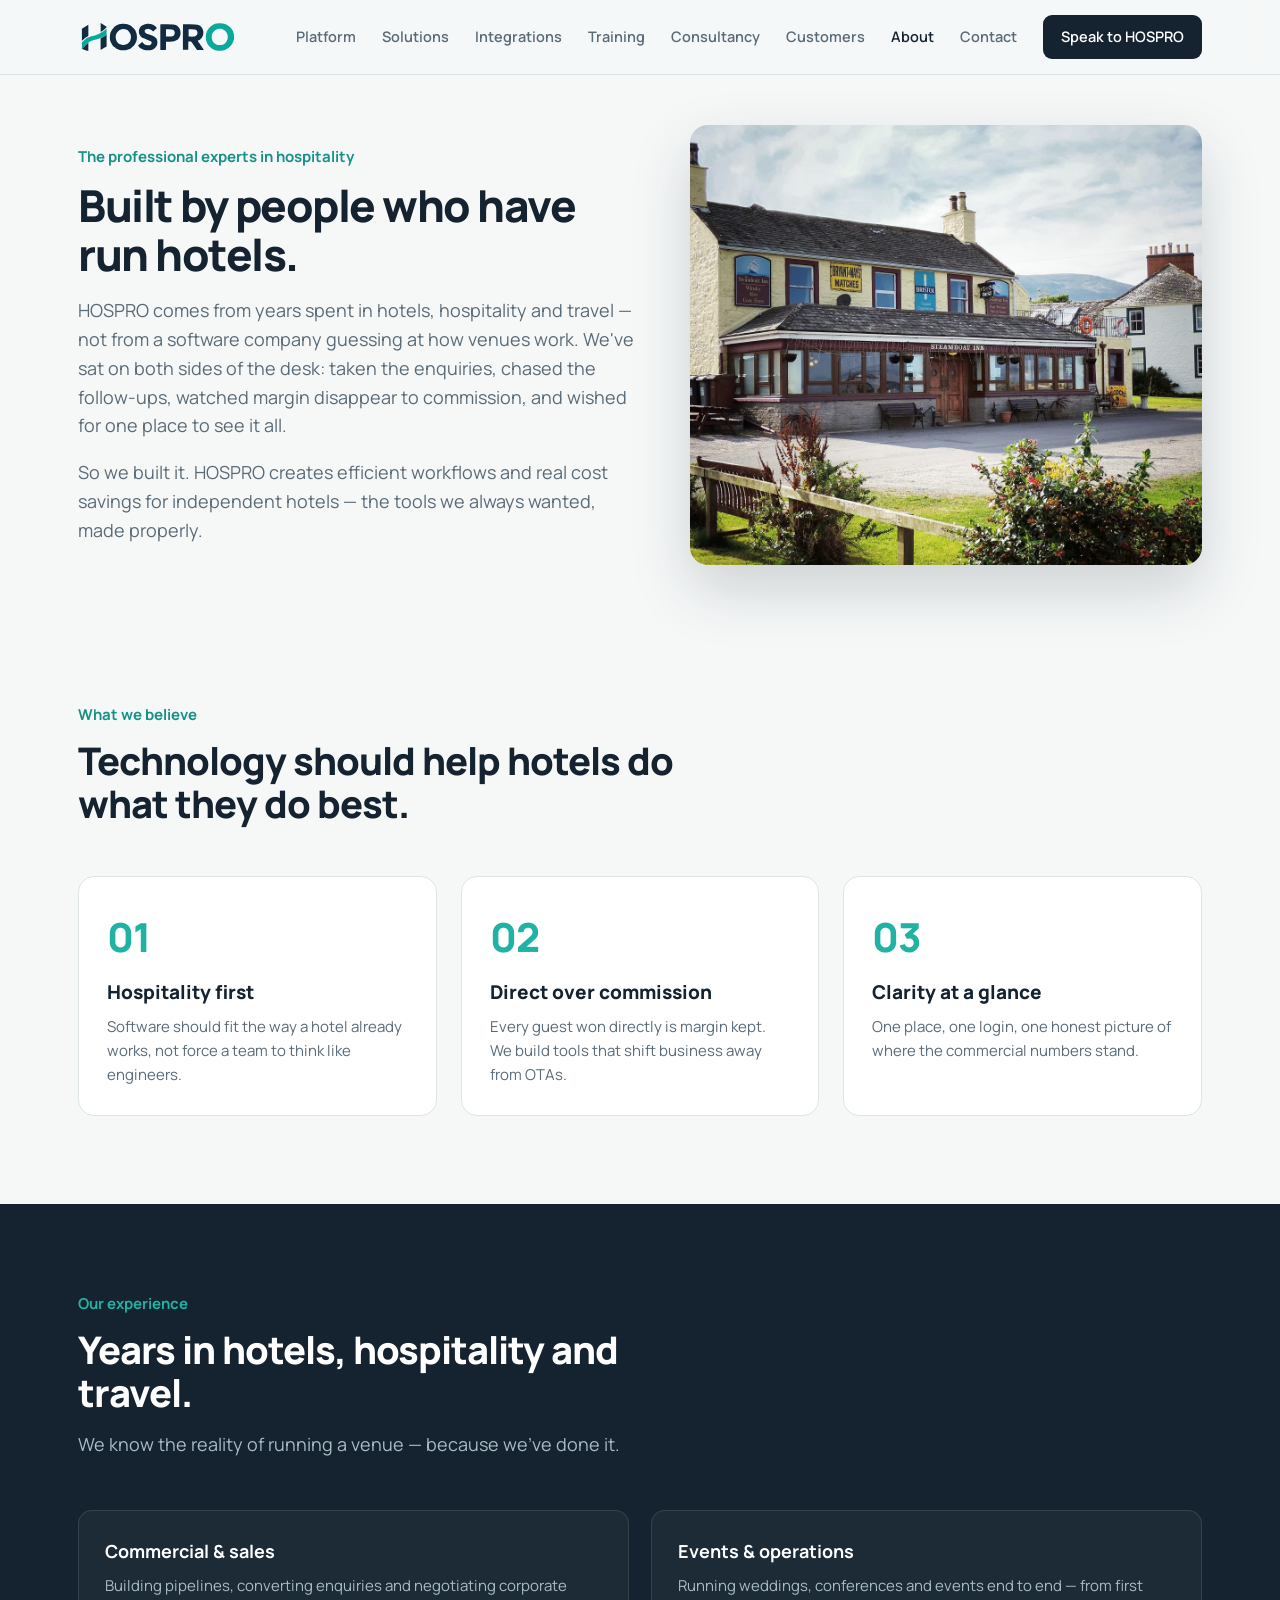
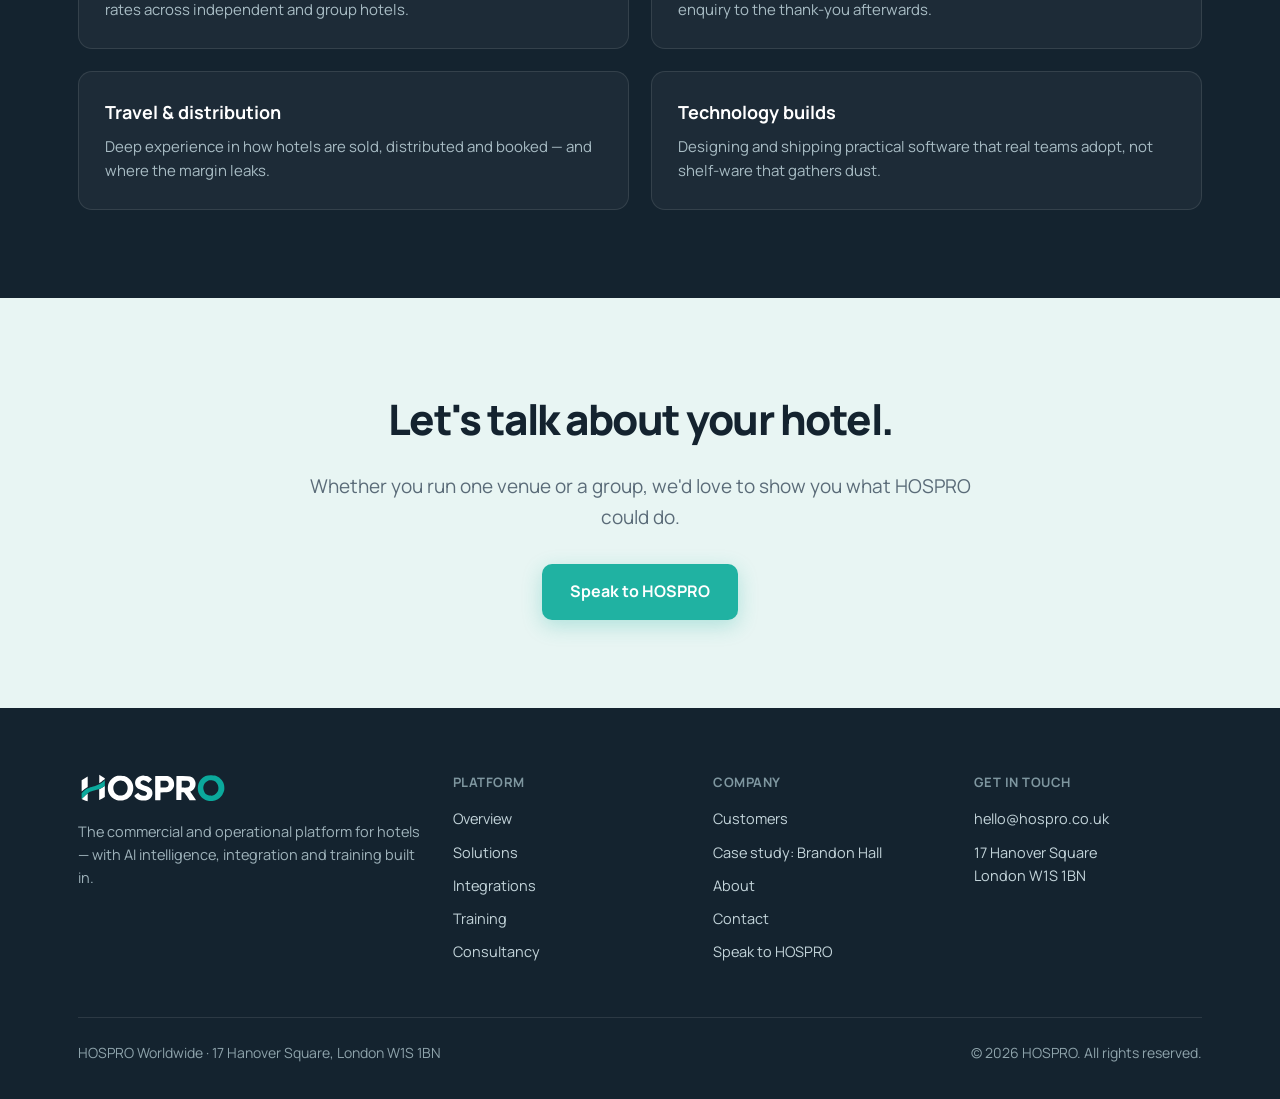
==== commit b1085dbf: "Add files via upload" ====
--- a/about.html
+++ b/about.html
@@ -29,7 +29,7 @@
 <header><div class="wrap"><nav>
   <a href="index.html" class="logo"><img src="logo-full.svg" alt="HOSPRO"></a>
   <button class="menu-toggle" onclick="document.getElementById('navlinks').classList.toggle('open')">☰</button>
-  <div class="nav-links" id="navlinks"><a href="platform.html">Platform</a><a href="solutions.html">Solutions</a><a href="integrations.html">Integrations</a><a href="training.html">Training</a><a href="consultancy.html">Consultancy</a><a href="about.html" class="on">About</a><a href="contact.html">Contact</a><a href="contact.html" class="nav-cta">Speak to HOSPRO</a></div>
+  <div class="nav-links" id="navlinks"><a href="platform.html">Platform</a><a href="solutions.html">Solutions</a><a href="integrations.html">Integrations</a><a href="training.html">Training</a><a href="consultancy.html">Consultancy</a><a href="customers.html">Customers</a><a href="about.html" class="on">About</a><a href="contact.html">Contact</a><a href="contact.html" class="nav-cta">Speak to HOSPRO</a></div>
 </nav></div></header>
 
 <div class="wrap"><div class="about-hero">
@@ -62,7 +62,7 @@
   <div class="foot-grid">
     <div class="foot-brand"><img src="logo-white.svg" alt="HOSPRO"><p>The commercial and operational platform for hotels — with AI intelligence, integration and training built in.</p></div>
     <div class="foot-col"><h5>Platform</h5><a href="platform.html">Overview</a><a href="solutions.html">Solutions</a><a href="integrations.html">Integrations</a><a href="training.html">Training</a><a href="consultancy.html">Consultancy</a></div>
-    <div class="foot-col"><h5>Company</h5><a href="about.html">About</a><a href="contact.html">Contact</a><a href="contact.html">Speak to HOSPRO</a></div>
+    <div class="foot-col"><h5>Company</h5><a href="customers.html">Customers</a><a href="case-study-brandon-hall.html">Case study: Brandon Hall</a><a href="about.html">About</a><a href="contact.html">Contact</a><a href="contact.html">Speak to HOSPRO</a></div>
     <div class="foot-col"><h5>Get in touch</h5><a href="mailto:hello@hospro.co.uk">hello@hospro.co.uk</a><a href="#">17 Hanover Square<br>London W1S 1BN</a></div>
   </div>
   <div class="foot-bottom"><div>HOSPRO Worldwide · 17 Hanover Square, London W1S 1BN</div><div>© 2026 HOSPRO. All rights reserved.</div></div>
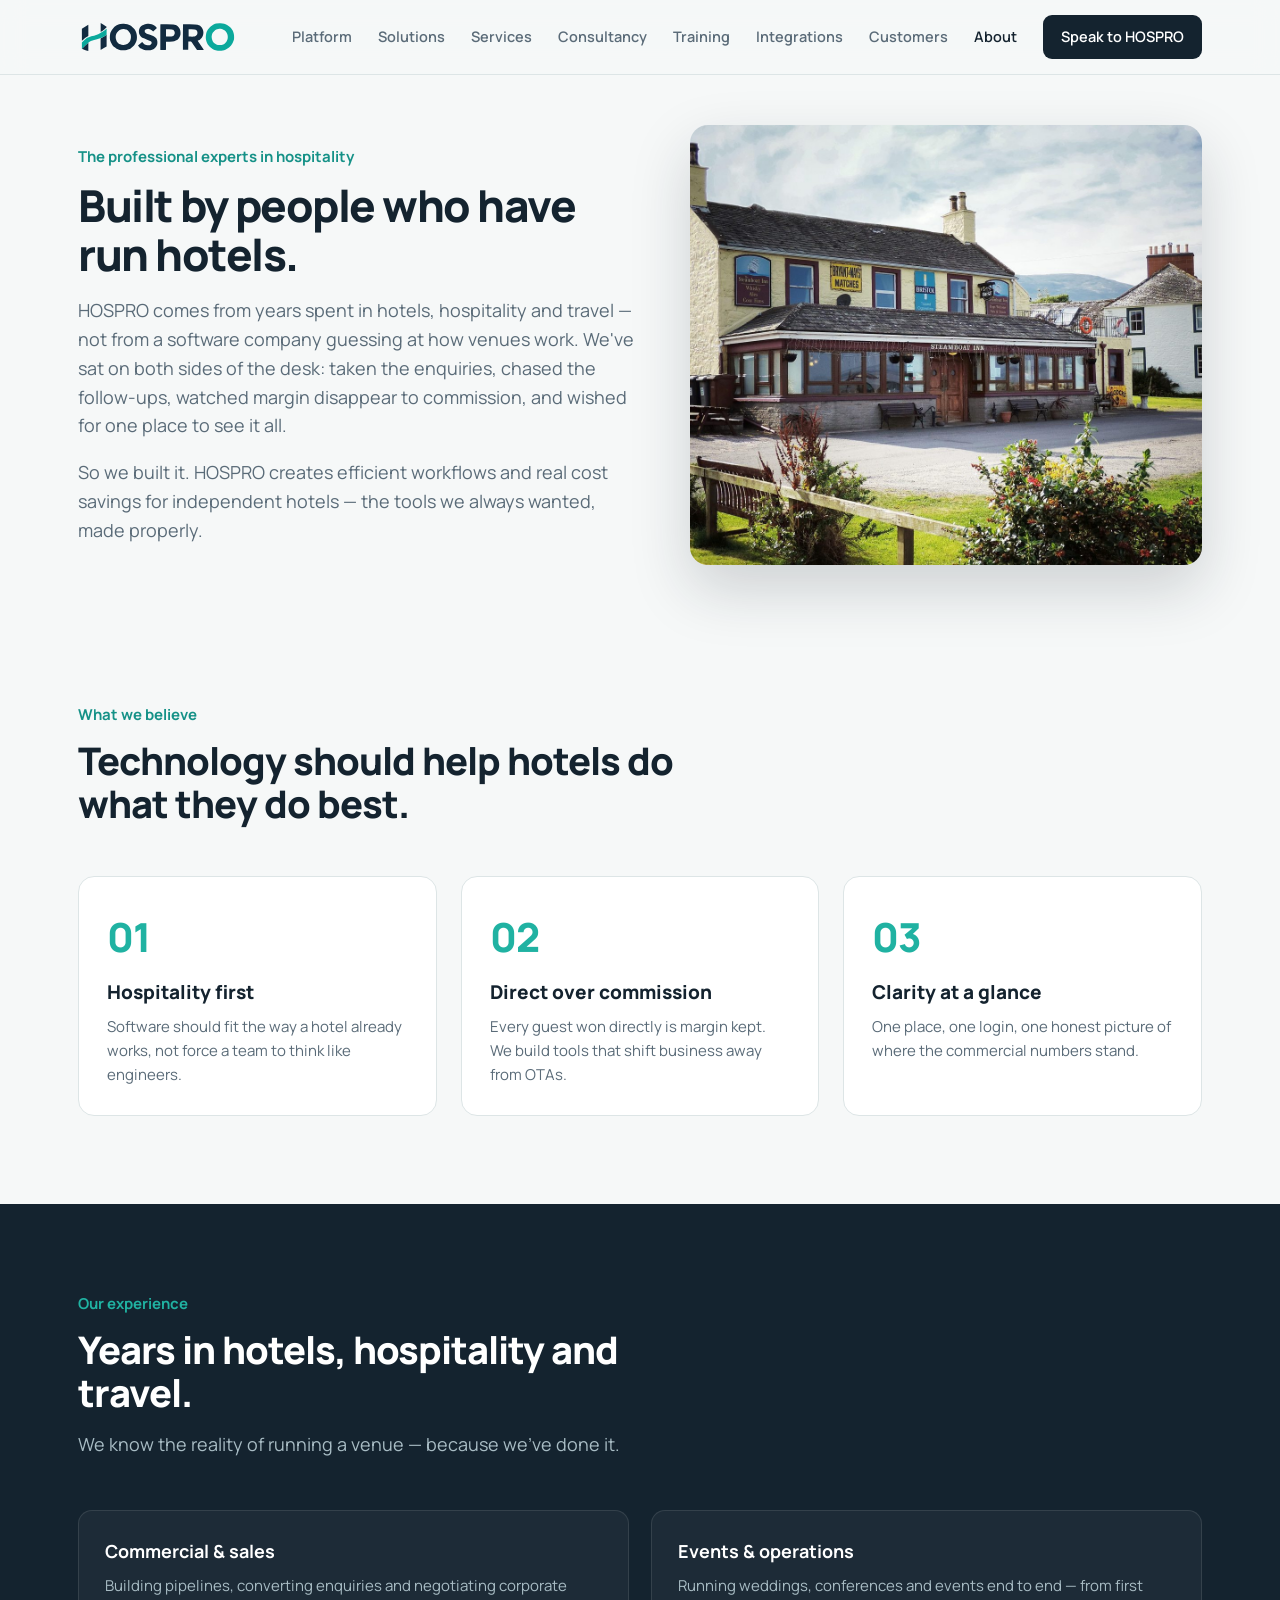
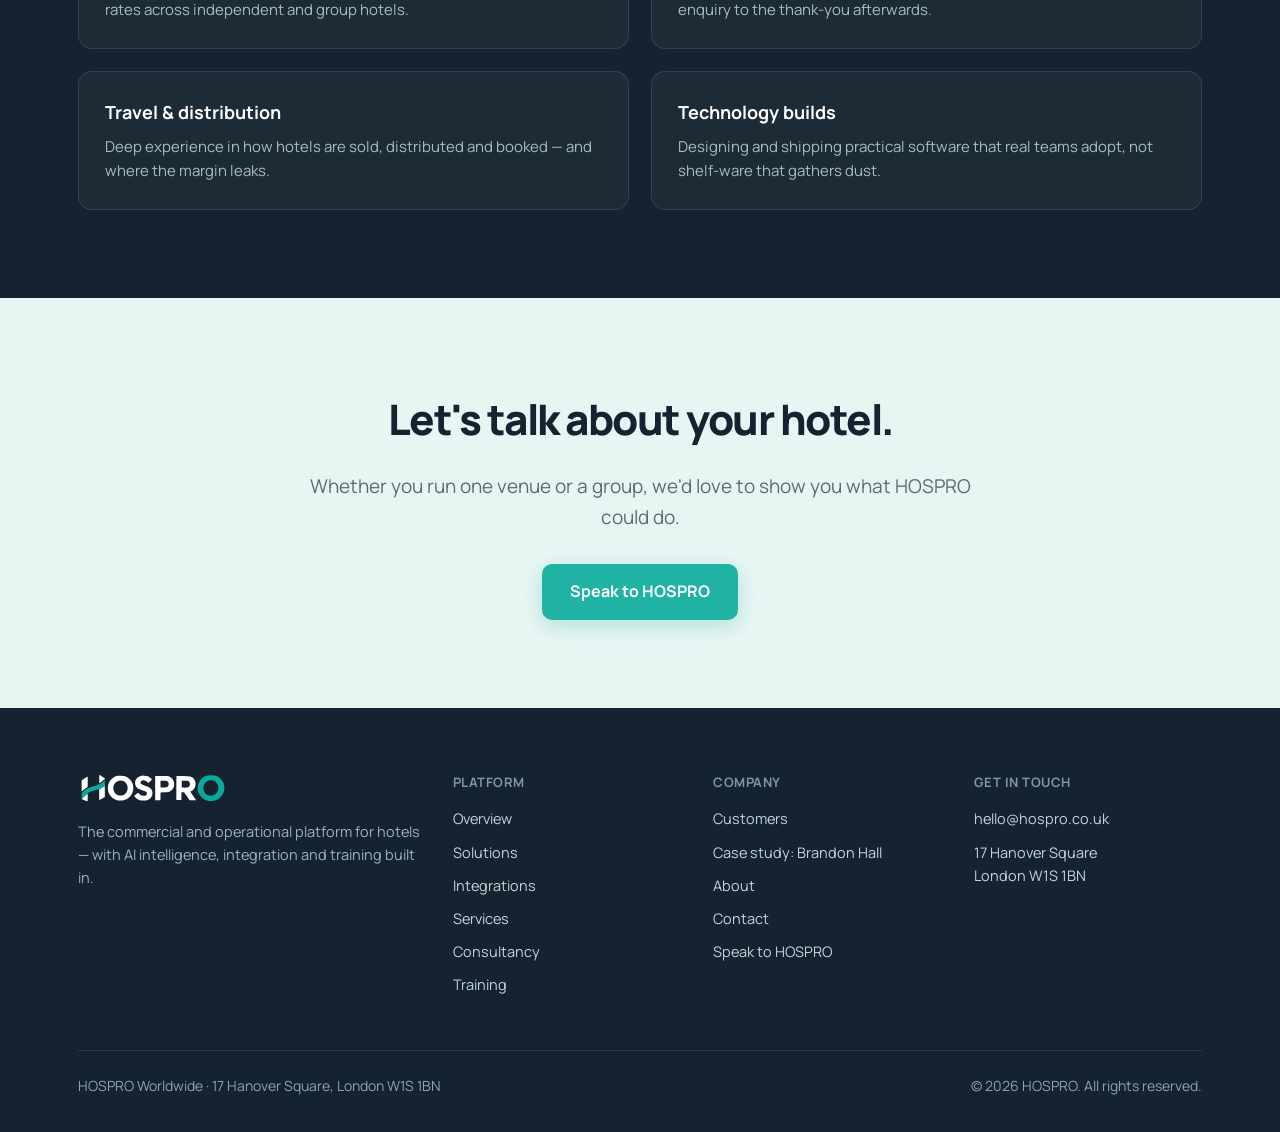
==== commit ee874e6e: "Add files via upload" ====
--- a/about.html
+++ b/about.html
@@ -29,7 +29,7 @@
 <header><div class="wrap"><nav>
   <a href="index.html" class="logo"><img src="logo-full.svg" alt="HOSPRO"></a>
   <button class="menu-toggle" onclick="document.getElementById('navlinks').classList.toggle('open')">☰</button>
-  <div class="nav-links" id="navlinks"><a href="platform.html">Platform</a><a href="solutions.html">Solutions</a><a href="integrations.html">Integrations</a><a href="training.html">Training</a><a href="consultancy.html">Consultancy</a><a href="customers.html">Customers</a><a href="about.html" class="on">About</a><a href="contact.html">Contact</a><a href="contact.html" class="nav-cta">Speak to HOSPRO</a></div>
+  <div class="nav-links" id="navlinks"><a href="platform.html">Platform</a><a href="solutions.html">Solutions</a><a href="services.html">Services</a><a href="consultancy.html">Consultancy</a><a href="training.html">Training</a><a href="integrations.html">Integrations</a><a href="customers.html">Customers</a><a href="about.html" class="on">About</a><a href="contact.html" class="nav-cta">Speak to HOSPRO</a></div>
 </nav></div></header>
 
 <div class="wrap"><div class="about-hero">
@@ -61,7 +61,7 @@
 <footer><div class="wrap">
   <div class="foot-grid">
     <div class="foot-brand"><img src="logo-white.svg" alt="HOSPRO"><p>The commercial and operational platform for hotels — with AI intelligence, integration and training built in.</p></div>
-    <div class="foot-col"><h5>Platform</h5><a href="platform.html">Overview</a><a href="solutions.html">Solutions</a><a href="integrations.html">Integrations</a><a href="training.html">Training</a><a href="consultancy.html">Consultancy</a></div>
+    <div class="foot-col"><h5>Platform</h5><a href="platform.html">Overview</a><a href="solutions.html">Solutions</a><a href="integrations.html">Integrations</a><a href="services.html">Services</a><a href="consultancy.html">Consultancy</a><a href="training.html">Training</a></div>
     <div class="foot-col"><h5>Company</h5><a href="customers.html">Customers</a><a href="case-study-brandon-hall.html">Case study: Brandon Hall</a><a href="about.html">About</a><a href="contact.html">Contact</a><a href="contact.html">Speak to HOSPRO</a></div>
     <div class="foot-col"><h5>Get in touch</h5><a href="mailto:hello@hospro.co.uk">hello@hospro.co.uk</a><a href="#">17 Hanover Square<br>London W1S 1BN</a></div>
   </div>
--- a/shared.css
+++ b/shared.css
@@ -47,6 +47,7 @@
 .grid-2{display:grid;grid-template-columns:1fr 1fr;gap:24px}
 .grid-3{display:grid;grid-template-columns:repeat(3,1fr);gap:24px}
 .grid-4{display:grid;grid-template-columns:repeat(4,1fr);gap:18px}
+.grid-2>*,.grid-3>*,.grid-4>*{min-width:0}
 .card{background:#fff;border:1px solid var(--line);border-radius:16px;padding:28px;transition:.18s}
 .card:hover{border-color:var(--teal);box-shadow:0 14px 40px rgba(20,35,47,.08)}
 .card .ic{width:46px;height:46px;border-radius:12px;background:var(--wash);display:grid;place-items:center;font-size:23px;margin-bottom:14px}
@@ -122,5 +123,6 @@
   .nav-links{display:none;position:absolute;top:74px;left:0;right:0;flex-direction:column;background:#fff;padding:20px 28px;gap:16px;border-bottom:1px solid var(--line);box-shadow:0 10px 30px rgba(0,0,0,.08)}
   .nav-links.open{display:flex}
   .menu-toggle{display:block}
+  .stat .n{font-size:30px;letter-spacing:-.8px}.stats>*{min-width:0}
   .page-hero h1{font-size:34px}.sec-head h2{font-size:29px}.hero h1{font-size:36px!important}
 }
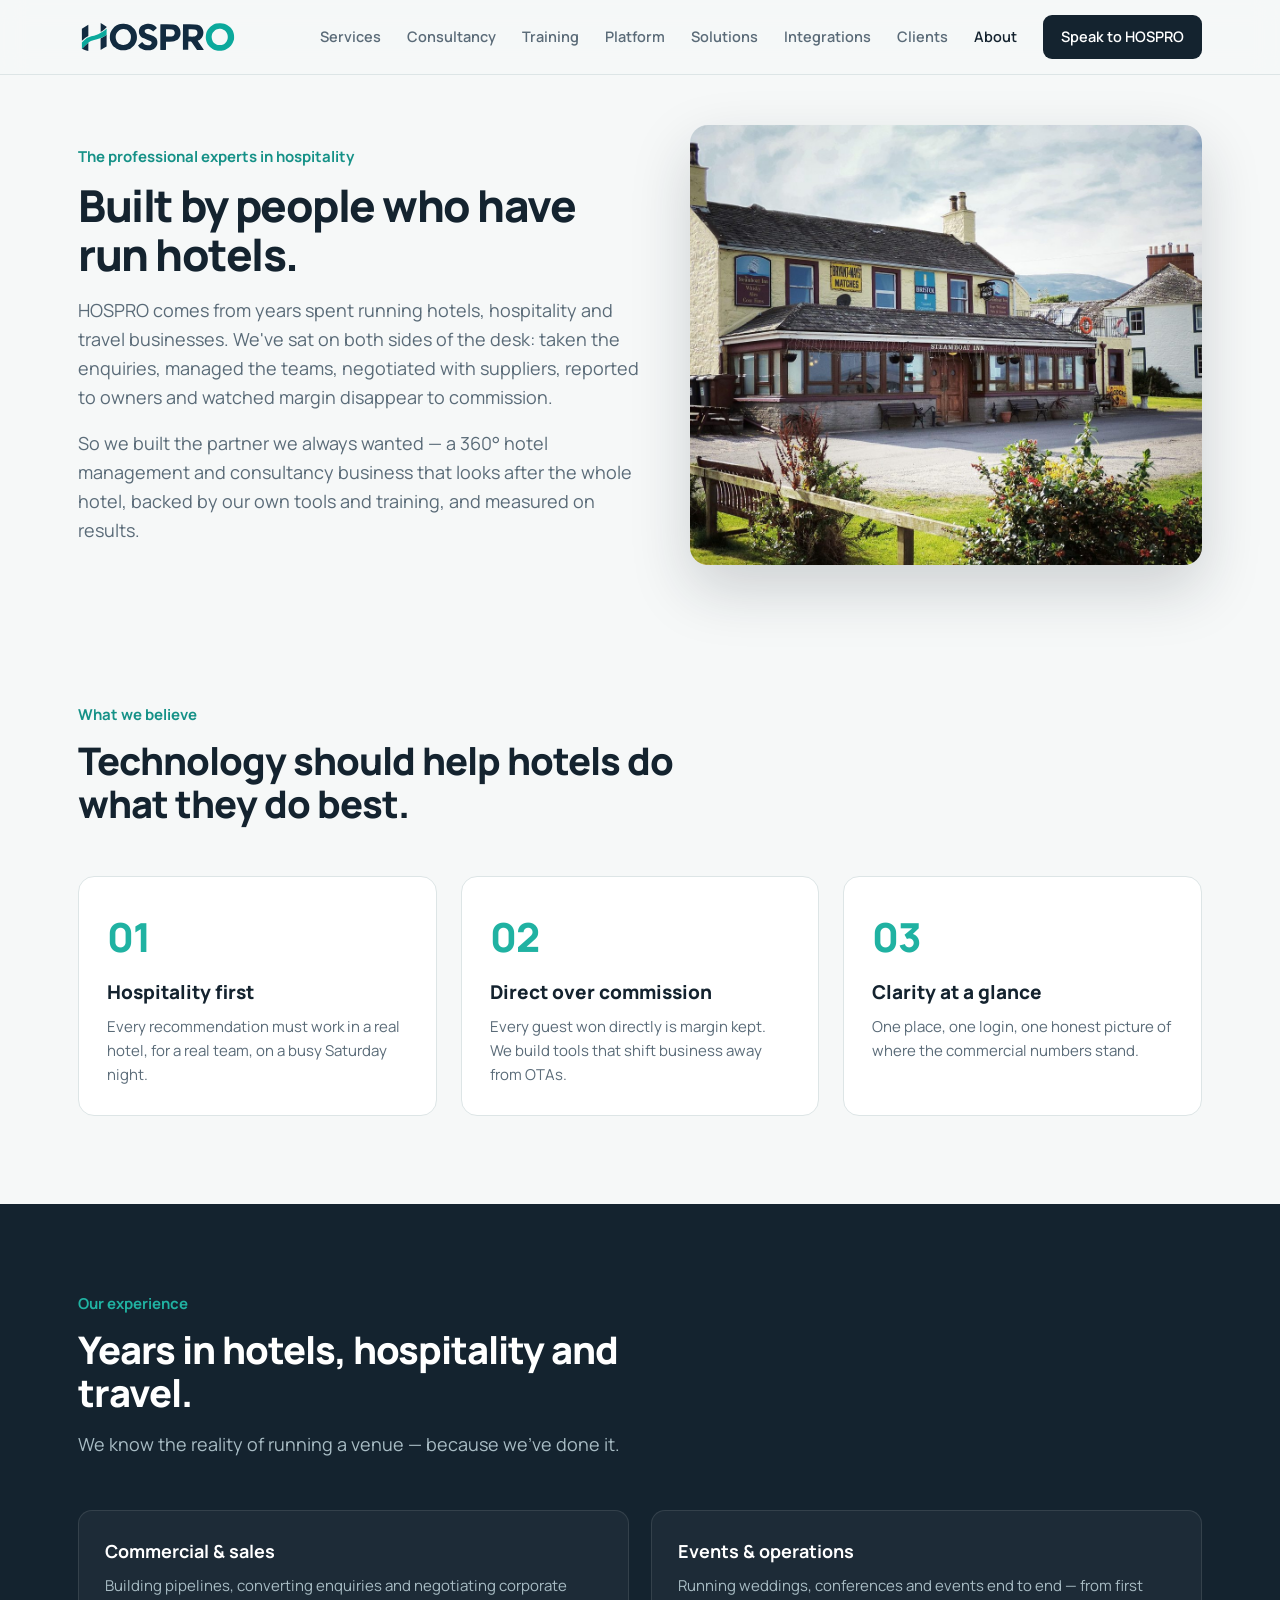
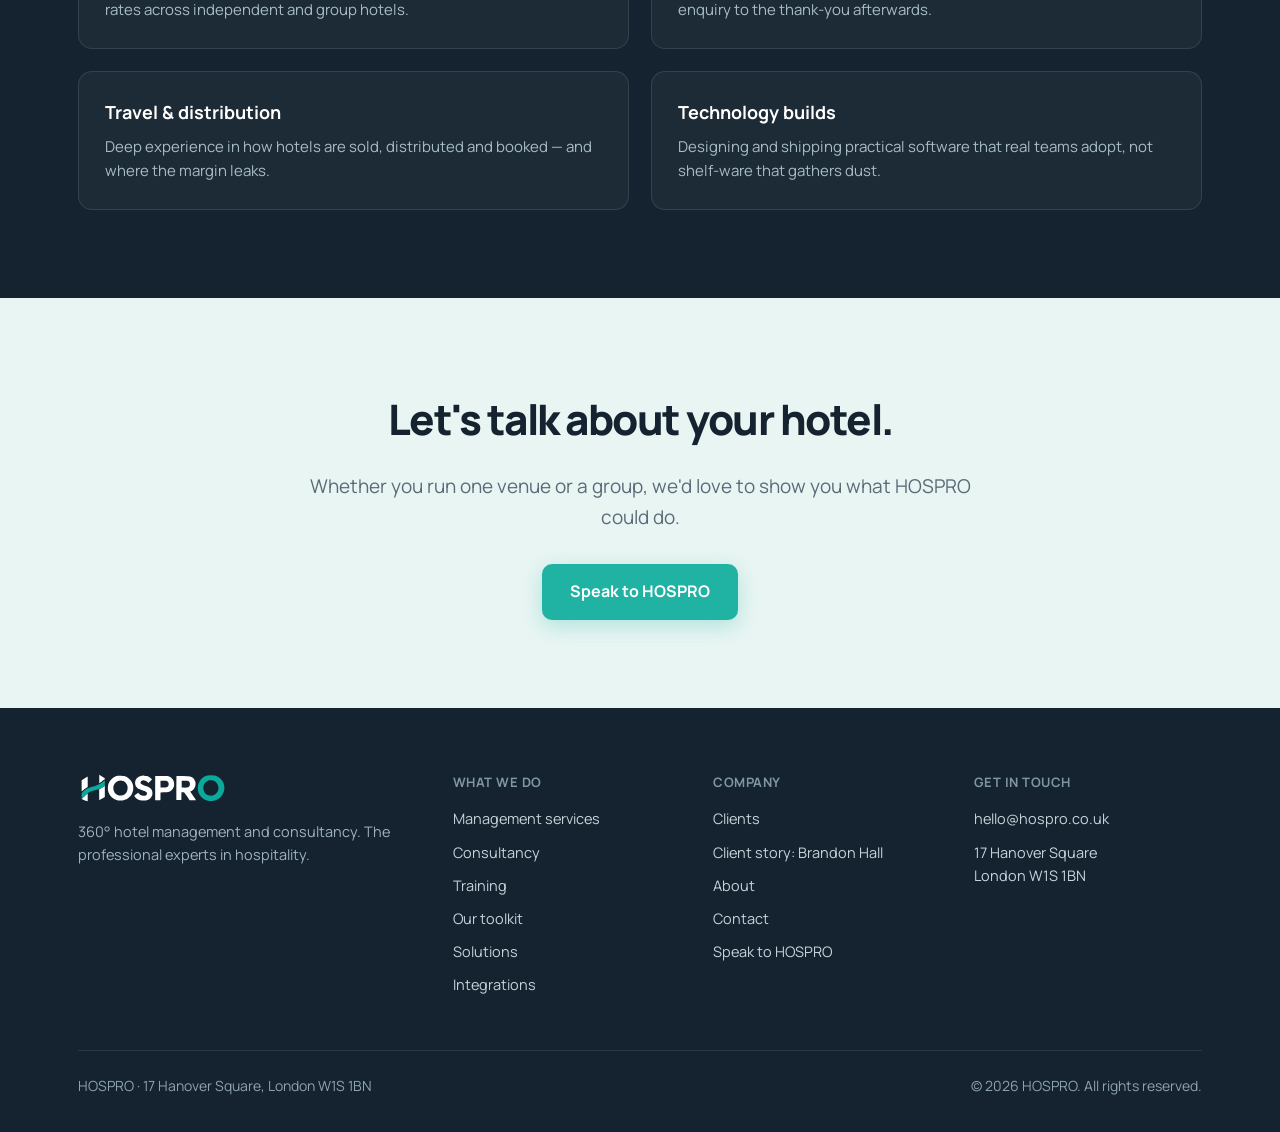
==== commit 0794140b: "Add files via upload" ====
--- a/about.html
+++ b/about.html
@@ -2,8 +2,11 @@
 <html lang="en-GB">
 <head>
 <meta charset="UTF-8"><meta name="viewport" content="width=device-width, initial-scale=1.0">
-<title>About — HOSPRO</title>
-<meta name="description" content="HOSPRO is built by people with years of experience in hotels, hospitality and travel — creating efficient workflows and real cost savings for independent hotels.">
+<title>About HOSPRO — Hoteliers Helping Hoteliers</title>
+<meta name="description" content="HOSPRO is a 360° hotel management and consultancy business founded by hoteliers — experienced operators helping owners and teams run better, more profitable hotels.">
+<meta property="og:title" content="About HOSPRO — Hoteliers Helping Hoteliers">
+<meta property="og:description" content="HOSPRO is a 360° hotel management and consultancy business founded by hoteliers — experienced operators helping owners and teams run better, more profitable hotels.">
+<meta property="og:site_name" content="HOSPRO">
 <link rel="preconnect" href="https://fonts.googleapis.com"><link rel="preconnect" href="https://fonts.gstatic.com" crossorigin>
 <link href="https://fonts.googleapis.com/css2?family=Manrope:wght@400;500;600;700;800&display=swap" rel="stylesheet">
 <link rel="stylesheet" href="shared.css">
@@ -29,18 +32,18 @@
 <header><div class="wrap"><nav>
   <a href="index.html" class="logo"><img src="logo-full.svg" alt="HOSPRO"></a>
   <button class="menu-toggle" onclick="document.getElementById('navlinks').classList.toggle('open')">☰</button>
-  <div class="nav-links" id="navlinks"><a href="platform.html">Platform</a><a href="solutions.html">Solutions</a><a href="services.html">Services</a><a href="consultancy.html">Consultancy</a><a href="training.html">Training</a><a href="integrations.html">Integrations</a><a href="customers.html">Customers</a><a href="about.html" class="on">About</a><a href="contact.html" class="nav-cta">Speak to HOSPRO</a></div>
+  <div class="nav-links" id="navlinks"><a href="services.html">Services</a><a href="consultancy.html">Consultancy</a><a href="training.html">Training</a><a href="platform.html">Platform</a><a href="solutions.html">Solutions</a><a href="integrations.html">Integrations</a><a href="customers.html">Clients</a><a href="about.html" class="on">About</a><a href="contact.html" class="nav-cta">Speak to HOSPRO</a></div>
 </nav></div></header>
 
 <div class="wrap"><div class="about-hero">
-  <div><div class="eyebrow" style="color:var(--teal-dk);font-weight:700;font-size:15px;margin-bottom:12px">The professional experts in hospitality</div><h1>Built by people who have run hotels.</h1><p>HOSPRO comes from years spent in hotels, hospitality and travel — not from a software company guessing at how venues work. We've sat on both sides of the desk: taken the enquiries, chased the follow-ups, watched margin disappear to commission, and wished for one place to see it all.</p><p>So we built it. HOSPRO creates efficient workflows and real cost savings for independent hotels — the tools we always wanted, made properly.</p></div>
+  <div><div class="eyebrow" style="color:var(--teal-dk);font-weight:700;font-size:15px;margin-bottom:12px">The professional experts in hospitality</div><h1>Built by people who have run hotels.</h1><p>HOSPRO comes from years spent running hotels, hospitality and travel businesses. We've sat on both sides of the desk: taken the enquiries, managed the teams, negotiated with suppliers, reported to owners and watched margin disappear to commission.</p><p>So we built the partner we always wanted — a 360° hotel management and consultancy business that looks after the whole hotel, backed by our own tools and training, and measured on results.</p></div>
   <img src="hotel-exterior.jpg" alt="Hotel exterior" loading="lazy">
 </div></div>
 
 <section><div class="wrap">
   <div class="sec-head"><div class="eyebrow">What we believe</div><h2>Technology should help hotels do what they do best.</h2></div>
   <div class="vals">
-    <div class="val"><div class="n">01</div><h4>Hospitality first</h4><p>Software should fit the way a hotel already works, not force a team to think like engineers.</p></div>
+    <div class="val"><div class="n">01</div><h4>Hospitality first</h4><p>Every recommendation must work in a real hotel, for a real team, on a busy Saturday night.</p></div>
     <div class="val"><div class="n">02</div><h4>Direct over commission</h4><p>Every guest won directly is margin kept. We build tools that shift business away from OTAs.</p></div>
     <div class="val"><div class="n">03</div><h4>Clarity at a glance</h4><p>One place, one login, one honest picture of where the commercial numbers stand.</p></div>
   </div>
@@ -60,11 +63,11 @@
 
 <footer><div class="wrap">
   <div class="foot-grid">
-    <div class="foot-brand"><img src="logo-white.svg" alt="HOSPRO"><p>The commercial and operational platform for hotels — with AI intelligence, integration and training built in.</p></div>
-    <div class="foot-col"><h5>Platform</h5><a href="platform.html">Overview</a><a href="solutions.html">Solutions</a><a href="integrations.html">Integrations</a><a href="services.html">Services</a><a href="consultancy.html">Consultancy</a><a href="training.html">Training</a></div>
-    <div class="foot-col"><h5>Company</h5><a href="customers.html">Customers</a><a href="case-study-brandon-hall.html">Case study: Brandon Hall</a><a href="about.html">About</a><a href="contact.html">Contact</a><a href="contact.html">Speak to HOSPRO</a></div>
+    <div class="foot-brand"><img src="logo-white.svg" alt="HOSPRO"><p>360° hotel management and consultancy. The professional experts in hospitality.</p></div>
+    <div class="foot-col"><h5>What we do</h5><a href="services.html">Management services</a><a href="consultancy.html">Consultancy</a><a href="training.html">Training</a><a href="platform.html">Our toolkit</a><a href="solutions.html">Solutions</a><a href="integrations.html">Integrations</a></div>
+    <div class="foot-col"><h5>Company</h5><a href="customers.html">Clients</a><a href="case-study-brandon-hall.html">Client story: Brandon Hall</a><a href="about.html">About</a><a href="contact.html">Contact</a><a href="contact.html">Speak to HOSPRO</a></div>
     <div class="foot-col"><h5>Get in touch</h5><a href="mailto:hello@hospro.co.uk">hello@hospro.co.uk</a><a href="#">17 Hanover Square<br>London W1S 1BN</a></div>
   </div>
-  <div class="foot-bottom"><div>HOSPRO Worldwide · 17 Hanover Square, London W1S 1BN</div><div>© 2026 HOSPRO. All rights reserved.</div></div>
+  <div class="foot-bottom"><div>HOSPRO · 17 Hanover Square, London W1S 1BN</div><div>© 2026 HOSPRO. All rights reserved.</div></div>
 </div></footer>
 </body></html>
--- a/shared.css
+++ b/shared.css
@@ -116,13 +116,19 @@
 .foot-col a:hover{color:var(--teal)}
 .foot-bottom{border-top:1px solid rgba(255,255,255,.1);padding-top:24px;display:flex;justify-content:space-between;flex-wrap:wrap;gap:12px;color:#8ea3ab;font-size:14px}
 
+@media(max-width:1120px){
+  .nav-links{align-items:flex-start;display:none;position:absolute;top:74px;left:0;right:0;flex-direction:column;background:#fff;padding:20px 28px;gap:16px;border-bottom:1px solid var(--line);box-shadow:0 10px 30px rgba(0,0,0,.08)}
+  .nav-links.open{display:flex}
+  .nav-links a{font-size:16px}.nav-cta{margin-top:4px}
+  .menu-toggle{display:block}
+}
+@media(max-width:1240px) and (min-width:1121px){.nav-links{gap:20px}}
 @media(max-width:920px){
   .grid-2,.grid-3,.grid-4,.stats,.pms-grid,.feat,.foot-grid{grid-template-columns:1fr}
   .stats,.pms-grid{grid-template-columns:repeat(2,1fr)}
   .feat:nth-child(even) .feat-media{order:0}
-  .nav-links{display:none;position:absolute;top:74px;left:0;right:0;flex-direction:column;background:#fff;padding:20px 28px;gap:16px;border-bottom:1px solid var(--line);box-shadow:0 10px 30px rgba(0,0,0,.08)}
-  .nav-links.open{display:flex}
-  .menu-toggle{display:block}
   .stat .n{font-size:30px;letter-spacing:-.8px}.stats>*{min-width:0}
   .page-hero h1{font-size:34px}.sec-head h2{font-size:29px}.hero h1{font-size:36px!important}
 }
+
+@media(max-width:560px){.wrap{padding:0 18px}section{padding:64px 0}.final h2{font-size:30px}.page-hero h1{font-size:30px}.sec-head h2{font-size:26px}.card{padding:22px}.feat-media img{height:240px}.feat h3{font-size:24px}}
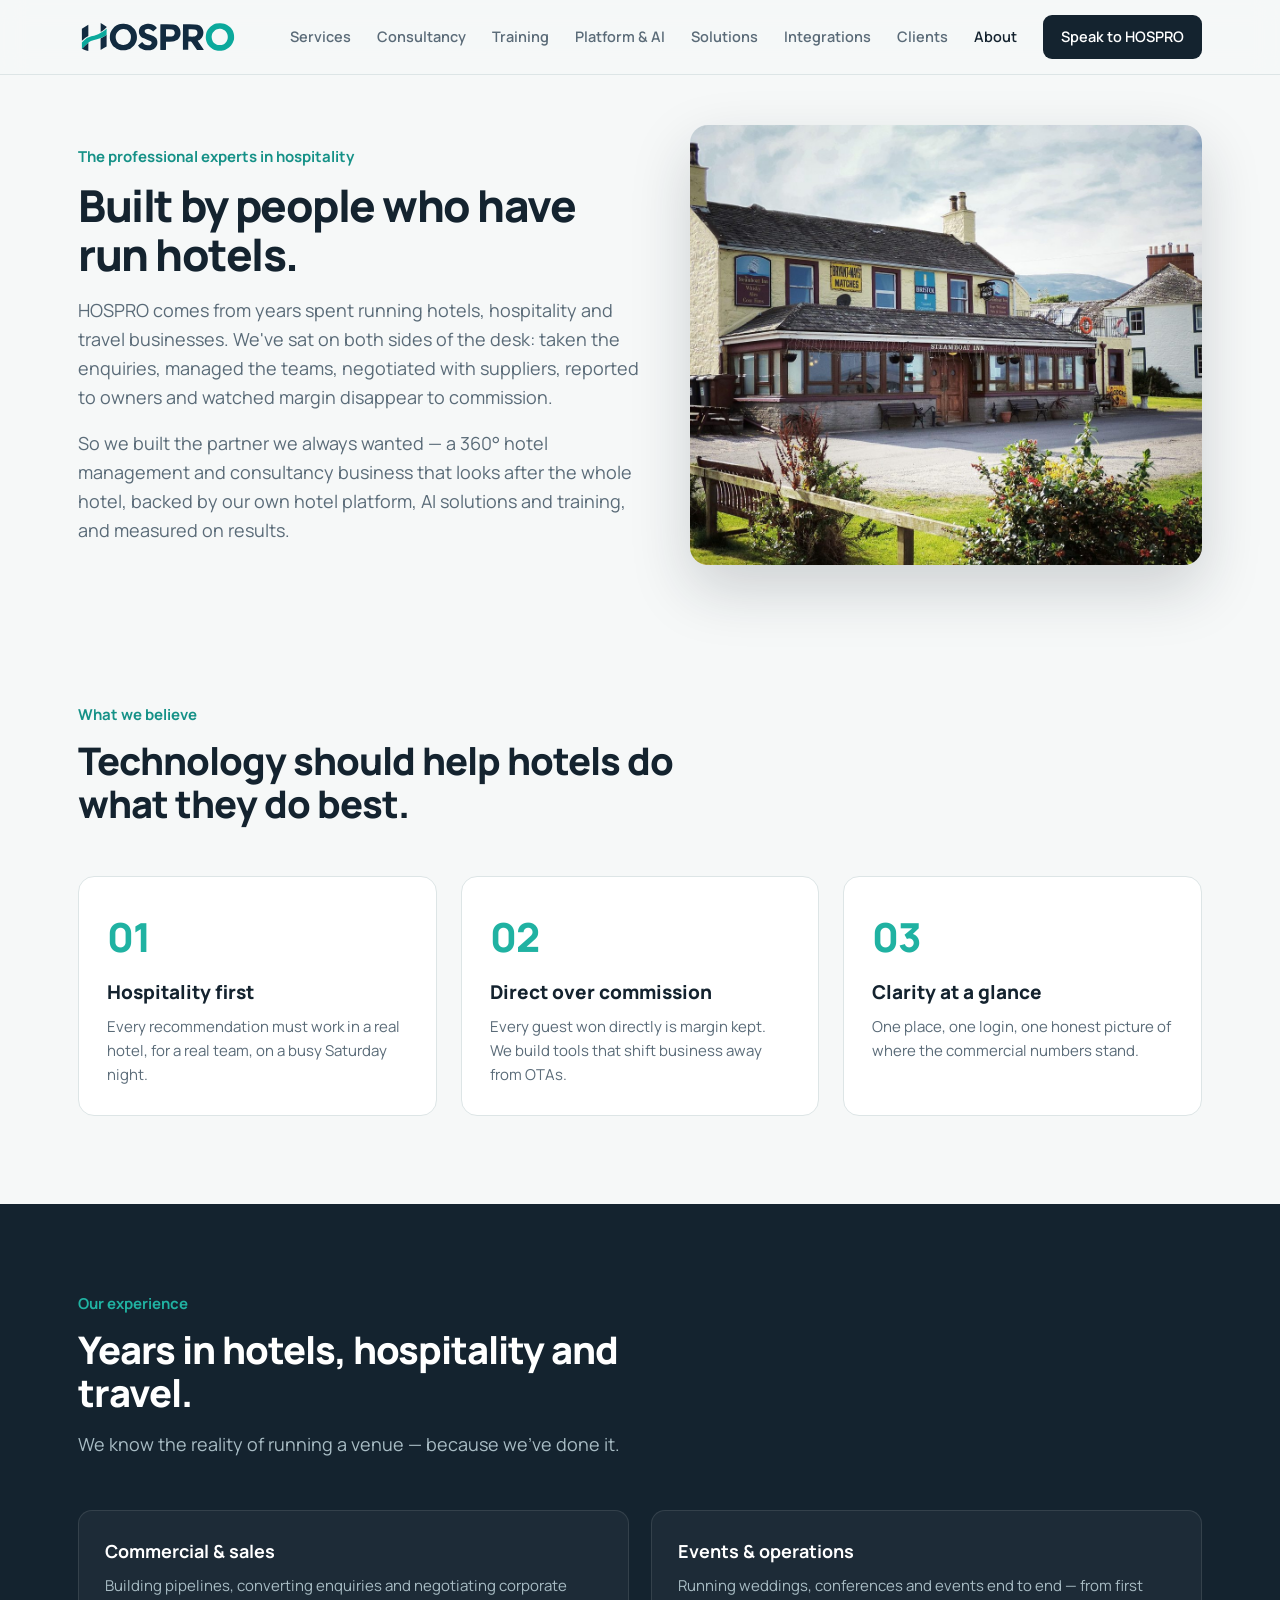
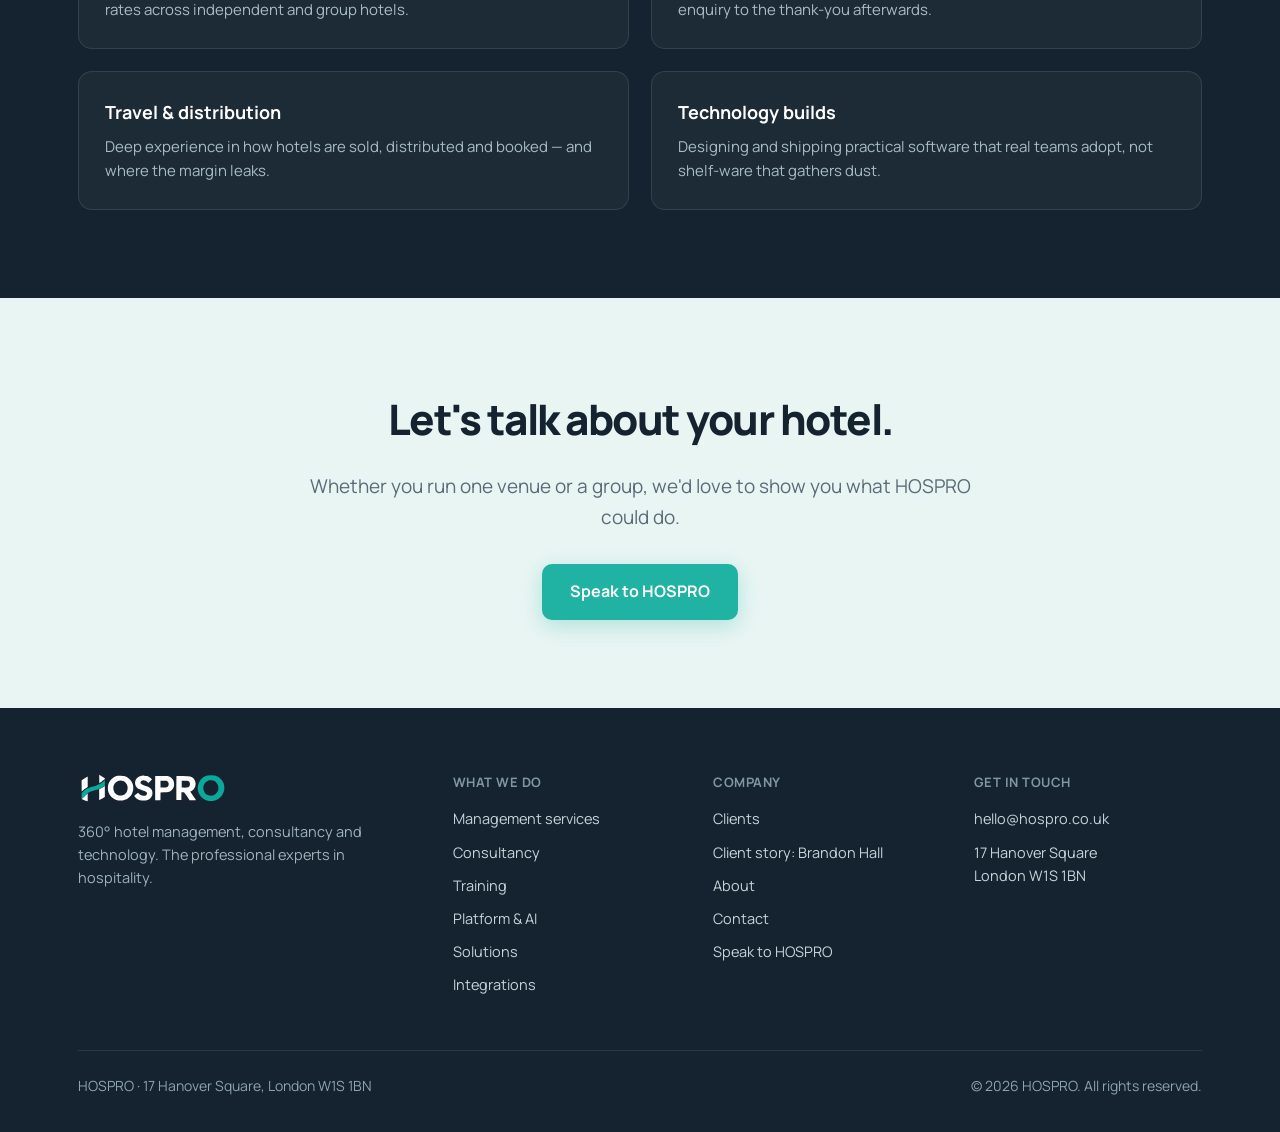
==== commit 56b1612c: "Add files via upload" ====
--- a/about.html
+++ b/about.html
@@ -3,9 +3,9 @@
 <head>
 <meta charset="UTF-8"><meta name="viewport" content="width=device-width, initial-scale=1.0">
 <title>About HOSPRO — Hoteliers Helping Hoteliers</title>
-<meta name="description" content="HOSPRO is a 360° hotel management and consultancy business founded by hoteliers — experienced operators helping owners and teams run better, more profitable hotels.">
+<meta name="description" content="HOSPRO is a 360° hotel management and consultancy business founded by hoteliers — combining hands-on operating experience with our own hotel platform and AI solutions.">
 <meta property="og:title" content="About HOSPRO — Hoteliers Helping Hoteliers">
-<meta property="og:description" content="HOSPRO is a 360° hotel management and consultancy business founded by hoteliers — experienced operators helping owners and teams run better, more profitable hotels.">
+<meta property="og:description" content="HOSPRO is a 360° hotel management and consultancy business founded by hoteliers — combining hands-on operating experience with our own hotel platform and AI solutions.">
 <meta property="og:site_name" content="HOSPRO">
 <link rel="preconnect" href="https://fonts.googleapis.com"><link rel="preconnect" href="https://fonts.gstatic.com" crossorigin>
 <link href="https://fonts.googleapis.com/css2?family=Manrope:wght@400;500;600;700;800&display=swap" rel="stylesheet">
@@ -32,11 +32,11 @@
 <header><div class="wrap"><nav>
   <a href="index.html" class="logo"><img src="logo-full.svg" alt="HOSPRO"></a>
   <button class="menu-toggle" onclick="document.getElementById('navlinks').classList.toggle('open')">☰</button>
-  <div class="nav-links" id="navlinks"><a href="services.html">Services</a><a href="consultancy.html">Consultancy</a><a href="training.html">Training</a><a href="platform.html">Platform</a><a href="solutions.html">Solutions</a><a href="integrations.html">Integrations</a><a href="customers.html">Clients</a><a href="about.html" class="on">About</a><a href="contact.html" class="nav-cta">Speak to HOSPRO</a></div>
+  <div class="nav-links" id="navlinks"><a href="services.html">Services</a><a href="consultancy.html">Consultancy</a><a href="training.html">Training</a><a href="platform.html">Platform &amp; AI</a><a href="solutions.html">Solutions</a><a href="integrations.html">Integrations</a><a href="customers.html">Clients</a><a href="about.html" class="on">About</a><a href="contact.html" class="nav-cta">Speak to HOSPRO</a></div>
 </nav></div></header>
 
 <div class="wrap"><div class="about-hero">
-  <div><div class="eyebrow" style="color:var(--teal-dk);font-weight:700;font-size:15px;margin-bottom:12px">The professional experts in hospitality</div><h1>Built by people who have run hotels.</h1><p>HOSPRO comes from years spent running hotels, hospitality and travel businesses. We've sat on both sides of the desk: taken the enquiries, managed the teams, negotiated with suppliers, reported to owners and watched margin disappear to commission.</p><p>So we built the partner we always wanted — a 360° hotel management and consultancy business that looks after the whole hotel, backed by our own tools and training, and measured on results.</p></div>
+  <div><div class="eyebrow" style="color:var(--teal-dk);font-weight:700;font-size:15px;margin-bottom:12px">The professional experts in hospitality</div><h1>Built by people who have run hotels.</h1><p>HOSPRO comes from years spent running hotels, hospitality and travel businesses. We've sat on both sides of the desk: taken the enquiries, managed the teams, negotiated with suppliers, reported to owners and watched margin disappear to commission.</p><p>So we built the partner we always wanted — a 360° hotel management and consultancy business that looks after the whole hotel, backed by our own hotel platform, AI solutions and training, and measured on results.</p></div>
   <img src="hotel-exterior.jpg" alt="Hotel exterior" loading="lazy">
 </div></div>
 
@@ -63,8 +63,8 @@
 
 <footer><div class="wrap">
   <div class="foot-grid">
-    <div class="foot-brand"><img src="logo-white.svg" alt="HOSPRO"><p>360° hotel management and consultancy. The professional experts in hospitality.</p></div>
-    <div class="foot-col"><h5>What we do</h5><a href="services.html">Management services</a><a href="consultancy.html">Consultancy</a><a href="training.html">Training</a><a href="platform.html">Our toolkit</a><a href="solutions.html">Solutions</a><a href="integrations.html">Integrations</a></div>
+    <div class="foot-brand"><img src="logo-white.svg" alt="HOSPRO"><p>360° hotel management, consultancy and technology. The professional experts in hospitality.</p></div>
+    <div class="foot-col"><h5>What we do</h5><a href="services.html">Management services</a><a href="consultancy.html">Consultancy</a><a href="training.html">Training</a><a href="platform.html">Platform &amp; AI</a><a href="solutions.html">Solutions</a><a href="integrations.html">Integrations</a></div>
     <div class="foot-col"><h5>Company</h5><a href="customers.html">Clients</a><a href="case-study-brandon-hall.html">Client story: Brandon Hall</a><a href="about.html">About</a><a href="contact.html">Contact</a><a href="contact.html">Speak to HOSPRO</a></div>
     <div class="foot-col"><h5>Get in touch</h5><a href="mailto:hello@hospro.co.uk">hello@hospro.co.uk</a><a href="#">17 Hanover Square<br>London W1S 1BN</a></div>
   </div>
